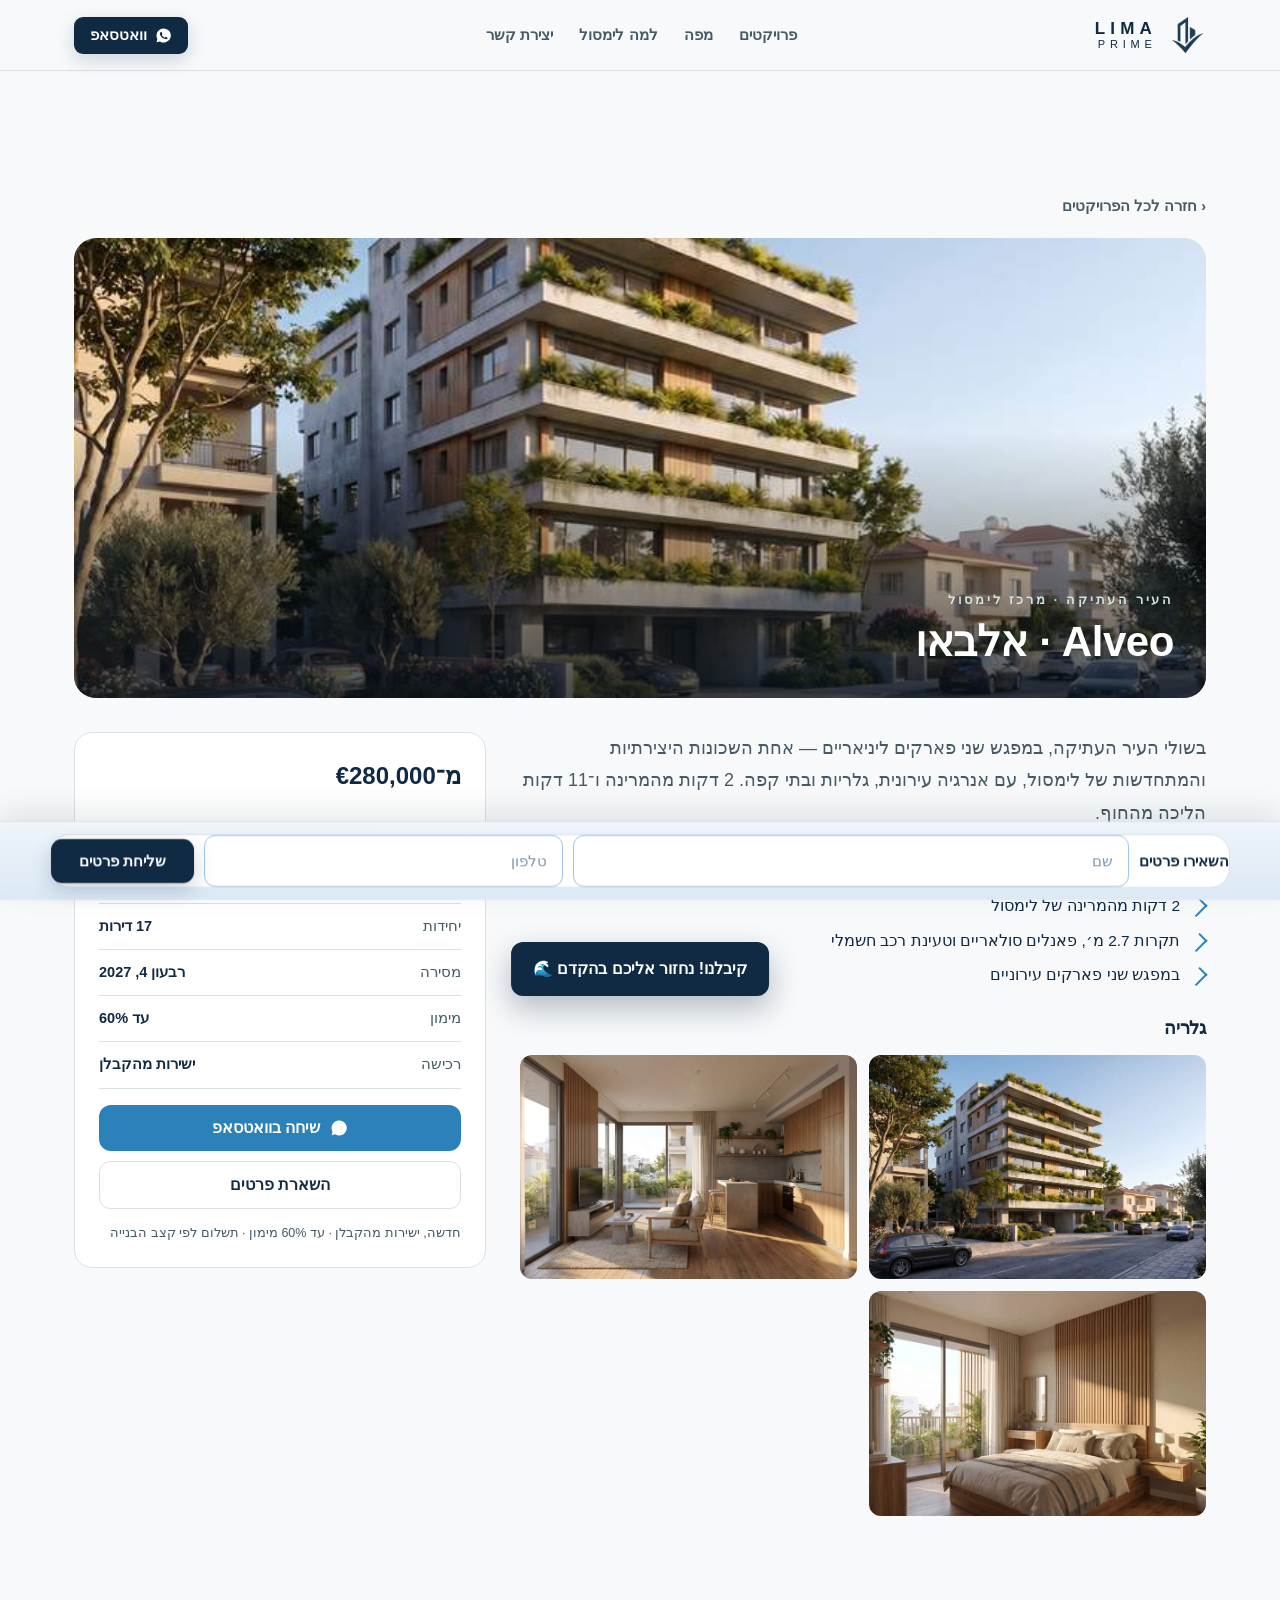
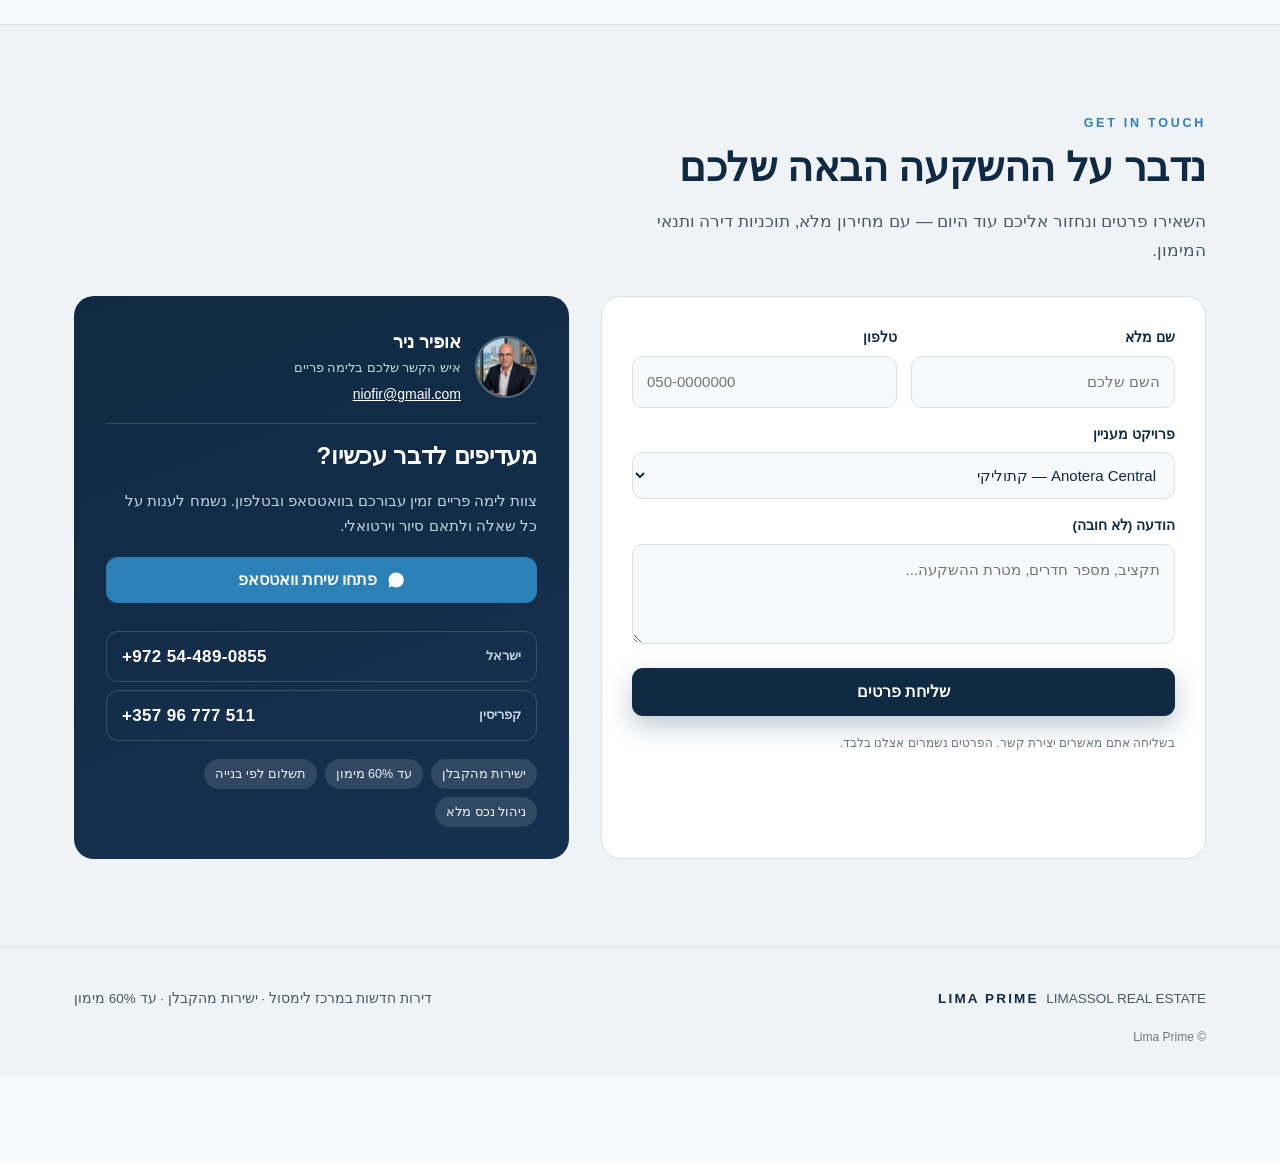
==== projects/alveo/index.html @ 13857cf7 "Map section: cream bg + navy square pins (Figma) Co-Authored-By: Claude Opus 4.8 <noreply@anthropic." ====
<!doctype html>
<html lang="he" dir="rtl">
<head>
<meta charset="utf-8">
<meta name="viewport" content="width=device-width, initial-scale=1">
<meta name="google-site-verification" content="UAgLvy34qBZ3VjbonvDtQ4hzfrrOWzHWhnGqoYVvIDc">
<title>Alveo · אלבאו — העיר העתיקה | לימה פריים</title>
<meta name="description" content="בשולי העיר העתיקה, במפגש שני פארקים ליניאריים — אחת השכונות היצירתיות והמתחדשות של לימסול, עם אנרגיה עירונית, גלריות ובתי קפה. 2 דקות מהמרינה ו־11 דקות הליכה…">
<link rel="canonical" href="https://limaprime.com/projects/alveo/">
<meta name="theme-color" content="#1E3A5F">
<link rel="icon" type="image/png" href="/assets/logo.webp">
<meta property="og:site_name" content="Lima Prime"><meta property="og:locale" content="he_IL">
<meta property="og:type" content="article">
<meta property="og:title" content="Alveo · אלבאו — העיר העתיקה | לימה פריים">
<meta property="og:description" content="בשולי העיר העתיקה, במפגש שני פארקים ליניאריים — אחת השכונות היצירתיות והמתחדשות של לימסול, עם אנרגיה עירונית, גלריות ובתי קפה. 2 דקות מהמרינה ו־11 דקות הליכה…">
<meta property="og:url" content="https://limaprime.com/projects/alveo/">
<meta property="og:image" content="https://limaprime.com/assets/card-alveo.jpg">
<meta property="og:image:width" content="1200"><meta property="og:image:height" content="630">
<meta name="twitter:card" content="summary_large_image">
<meta name="twitter:title" content="Alveo · אלבאו — העיר העתיקה | לימה פריים">
<meta name="twitter:description" content="בשולי העיר העתיקה, במפגש שני פארקים ליניאריים — אחת השכונות היצירתיות והמתחדשות של לימסול, עם אנרגיה עירונית, גלריות ובתי קפה. 2 דקות מהמרינה ו־11 דקות הליכה…">
<meta name="twitter:image" content="https://limaprime.com/assets/card-alveo.jpg">
<link rel="stylesheet" href="/assets/style.css?v=1790489842">
<script type="application/ld+json">{"@context": "https://schema.org", "@type": "Residence", "name": "Alveo · אלבאו", "description": "בשולי העיר העתיקה, במפגש שני פארקים ליניאריים — אחת השכונות היצירתיות והמתחדשות של לימסול, עם אנרגיה עירונית, גלריות ובתי קפה. 2 דקות מהמרינה ו־11 דקות הליכה…", "url": "https://limaprime.com/projects/alveo/", "image": "https://limaprime.com/assets/card-alveo.webp", "address": {"@type": "PostalAddress", "addressLocality": "Limassol", "addressCountry": "CY"}, "offers": {"@type": "Offer", "priceCurrency": "EUR", "price": "280000", "availability": "https://schema.org/InStock", "url": "https://limaprime.com/projects/alveo/"}}</script>
</head>
<body data-project="alveo">
<header>
 <div class="wrap nav">
  <div class="brand" onclick="location.href='/'">
   <img class="mark-img" src="/assets/logo.webp" alt="Lima Prime">
   <div class="wm"><b>LIMA</b><span>PRIME</span></div>
  </div>
  <nav class="menu">
   <a href="/#projects">פרויקטים</a><a href="/#map">מפה</a><a href="/#why">למה לימסול</a><a href="#contact">יצירת קשר</a>
  </nav>
  <button class="wa" onclick="wa()"><svg viewBox="0 0 24 24" fill="currentColor"><path d="M12 2a10 10 0 0 0-8.6 15l-1.3 4.7 4.8-1.3A10 10 0 1 0 12 2Zm5.3 14.1c-.2.6-1.2 1.2-1.7 1.2-.4 0-1 .1-3.2-.9-2.7-1.1-4.4-3.9-4.5-4.1-.1-.2-1.1-1.4-1.1-2.7s.7-1.9.9-2.1c.2-.2.5-.3.7-.3h.5c.2 0 .4 0 .6.5l.8 2c.1.2.1.4 0 .5l-.4.6c-.2.2-.3.4-.1.7.2.3.9 1.4 1.9 2.2 1.3 1.1 2 1.3 2.3 1.1l.7-.7c.2-.2.4-.2.6-.1l1.9.9c.3.2.5.3.6.4.1.3.1.7-.1 1.2Z"/></svg>וואטסאפ</button>
 </div>
</header>
<main>
<section>
 <div class="wrap detail-wrap">
  <a class="back" href="/#projects">‹ חזרה לכל הפרויקטים</a>
  <div class="detail-hero"><img src="/assets/alveo-1.jpg" alt="אלבאו"><div class="ov"><div><div class="eyebrow">העיר העתיקה · מרכז לימסול</div><h2><span class="lat">Alveo</span> · אלבאו</h2></div></div></div>
  <div class="detail-body">
   <div class="detail-main">
    <p class="intro">בשולי העיר העתיקה, במפגש שני פארקים ליניאריים — אחת השכונות היצירתיות והמתחדשות של לימסול, עם אנרגיה עירונית, גלריות ובתי קפה. 2 דקות מהמרינה ו־11 דקות הליכה מהחוף.</p>
    <h4 class="blk">מה מייחד את הפרויקט</h4>
    <ul class="feat"><li>2 דקות מהמרינה של לימסול</li><li>תקרות 2.7 מ׳, פאנלים סולאריים וטעינת רכב חשמלי</li><li>במפגש שני פארקים עירוניים</li></ul>
    <h4 class="blk">גלריה</h4>
    <div class="gallery"><img src="/assets/alveo-1.jpg" alt="אלבאו" loading="lazy"><img src="/assets/alveo-2.jpg" alt="אלבאו" loading="lazy"><img src="/assets/alveo-3.jpg" alt="אלבאו" loading="lazy"></div>
   </div>
   <aside class="detail-side">
    <div class="price-tag">מ־€280,000</div>
    <div class="spec-rows"><div class="row"><span>מיקום</span><b>העיר העתיקה · מרכז לימסול</b></div><div class="row"><span>חדרי שינה</span><b>1–3 חדרי שינה</b></div><div class="row"><span>יחידות</span><b>17 דירות</b></div><div class="row"><span>מסירה</span><b>רבעון 4, 2027</b></div><div class="row"><span>מימון</span><b>עד 60%</b></div><div class="row"><span>רכישה</span><b>ישירות מהקבלן</b></div></div>
    <button class="wa-big" onclick="wa('Alveo')"><svg viewBox="0 0 24 24" width="18" fill="currentColor"><path d="M12 2a10 10 0 0 0-8.6 15l-1.3 4.7 4.8-1.3A10 10 0 1 0 12 2Z"/></svg>שיחה בוואטסאפ</button>
    <button class="btn btn-ghost" style="width:100%;justify-content:center" onclick="goContact()">השארת פרטים</button>
    <p class="sidenote">חדשה, ישירות מהקבלן · עד 60% מימון · תשלום לפי קצב הבנייה</p>
   </aside>
  </div>
 </div>
</section>
</main>
<section id="contact" class="contact">
 <div class="wrap">
  <div class="sec-head"><div class="eyebrow">GET IN TOUCH</div><h2>נדבר על ההשקעה הבאה שלכם</h2>
   <p>השאירו פרטים ונחזור אליכם עוד היום — עם מחירון מלא, תוכניות דירה ותנאי המימון.</p></div>
  <div class="contact-grid">
   <form onsubmit="return submitLead(event)">
    <div class="form-row">
     <div class="field"><label>שם מלא</label><input id="lead-name" name="name" required autocomplete="name" placeholder="השם שלכם"></div>
     <div class="field"><label>טלפון</label><input id="lead-phone" name="tel" required type="tel" inputmode="tel" autocomplete="tel" placeholder="050-0000000"></div>
    </div>
    <div class="field"><label>פרויקט מעניין</label><select id="lead-proj"><option>Anotera Central — קתוליקי</option><option>Alveo — העיר העתיקה</option><option>Caeli — אגיוס אתנסיוס</option><option>Orien — אגיוס אתנסיוס</option><option>Vireo — אקאלי</option><option>Elio — מרכז העיר</option><option>Evora — ג&#x27;רמסויה</option><option>Seya — פנתאה</option><option>Delta — מרכז העיר</option><option>עדיין לא בטוח/ה — רוצה ייעוץ</option></select></div>
    <div class="field"><label>הודעה (לא חובה)</label><textarea id="lead-msg" rows="3" placeholder="תקציב, מספר חדרים, מטרת ההשקעה..."></textarea></div>
    <button class="btn btn-primary" style="width:100%;justify-content:center" type="submit">שליחת פרטים</button>
    <p class="pixnote">בשליחה אתם מאשרים יצירת קשר. הפרטים נשמרים אצלנו בלבד.</p>
   </form>
   <aside class="side-panel">
    <div class="rep">
     <div class="rep-ava"><img src="/assets/ofir.webp" alt="אופיר ניר — לימה פריים"></div>
     <div class="rep-info"><b>אופיר ניר</b><span>איש הקשר שלכם בלימה פריים</span><a class="rep-mail" href="mailto:niofir@gmail.com">niofir@gmail.com</a></div>
    </div>
    <h3>מעדיפים לדבר עכשיו?</h3>
    <p>צוות לימה פריים זמין עבורכם בוואטסאפ ובטלפון. נשמח לענות על כל שאלה ולתאם סיור וירטואלי.</p>
    <button class="wa-big" onclick="wa()"><svg viewBox="0 0 24 24" width="18" fill="currentColor"><path d="M12 2a10 10 0 0 0-8.6 15l-1.3 4.7 4.8-1.3A10 10 0 1 0 12 2Z"/></svg>פתחו שיחת וואטסאפ</button>
    <div class="phones">
     <a class="ph" href="tel:+972544890855"><span class="ph-loc">ישראל</span><span class="ph-num">+972 54-489-0855</span></a>
     <a class="ph" href="tel:+35796777511"><span class="ph-loc">קפריסין</span><span class="ph-num">+357 96 777 511</span></a>
    </div>
    <div class="trust-mini"><span>ישירות מהקבלן</span><span>עד 60% מימון</span><span>תשלום לפי בנייה</span><span>ניהול נכס מלא</span></div>
   </aside>
  </div>
 </div>
</section>
<footer>
 <div class="wrap foot">
  <div class="wm lat" style="direction:ltr"><b style="color:var(--brand-ink);letter-spacing:.16em;font-weight:800">LIMA PRIME</b> &nbsp;<span style="color:var(--muted)">LIMASSOL REAL ESTATE</span></div>
  <div>דירות חדשות במרכז לימסול · ישירות מהקבלן · עד 60% מימון</div>
 </div>
 <div class="wrap pixnote">© Lima Prime</div>
</footer>
<div class="wa-modal" id="waModal" aria-hidden="true" onclick="if(event.target===this)waClose()">
 <div class="wa-box">
  <button class="wa-x" onclick="waClose()" aria-label="סגור">×</button>
  <div class="wa-ic"><svg viewBox="0 0 24 24" fill="currentColor"><path d="M12 2a10 10 0 0 0-8.6 15l-1.3 4.7 4.8-1.3A10 10 0 1 0 12 2Zm5.3 14.1c-.2.6-1.2 1.2-1.7 1.2-.4 0-1 .1-3.2-.9-2.7-1.1-4.4-3.9-4.5-4.1-.1-.2-1.1-1.4-1.1-2.7s.7-1.9.9-2.1c.2-.2.5-.3.7-.3h.5c.2 0 .4 0 .6.5l.8 2c.1.2.1.4 0 .5l-.4.6c-.2.2-.3.4-.1.7.2.3.9 1.4 1.9 2.2 1.3 1.1 2 1.3 2.3 1.1l.7-.7c.2-.2.4-.2.6-.1l1.9.9c.3.2.5.3.6.4.1.3.1.7-.1 1.2Z"/></svg></div>
  <h3>נדבר בוואטסאפ</h3>
  <p>השאירו שם וטלפון ונפתח את השיחה — כדי שנוכל לחזור אליכם גם אם היא תתנתק.</p>
  <form onsubmit="return waSubmit(event)">
   <input id="wa-name" name="name" autocomplete="name" placeholder="שם (לא חובה)">
   <input id="wa-phone" required type="tel" inputmode="tel" autocomplete="tel" placeholder="טלפון">
   <button class="wa-big" type="submit"><svg viewBox="0 0 24 24" width="18" fill="currentColor"><path d="M12 2a10 10 0 0 0-8.6 15l-1.3 4.7 4.8-1.3A10 10 0 1 0 12 2Z"/></svg>פתחו וואטסאפ</button>
  </form>
  <button class="wa-skip" onclick="waSkip()">דלגו ופתחו וואטסאפ ישירות</button>
 </div>
</div>
<div class="toast" id="toast">קיבלנו! נחזור אליכם בהקדם 🌊</div>
<script src="/assets/app.js?v=1790489842" defer></script>
</body>
</html>
---- assets/style.css ----
:root{--ground:#F7F9FA;--surface:#FFFFFF;--surface-2:#EFF3F6;--ink:#102A43;--muted:#455A64;--line:#D9E1E5;--brand:#102A43;--brand-ink:#102A43;--teal:#2C82B8;--teal-2:#20699B;--teal-soft:#D6E8F4;--shadow:16 42 67;--maxw:1180px}
@media (prefers-color-scheme:dark){
 :root{ --ground:#0B1922; --surface:#122534; --surface-2:#0F2029; --ink:#E9F1F1; --muted:#9AB0BA;
  --line:#213A49; --brand-ink:#B9D2E6; --teal:#4FA6D8; --teal-2:#3E8DBE; --teal-soft:#0F2F44; --shadow:0 0 0; }
}
:root[data-theme="light"]{ --ground:#F1F5F8; --surface:#FFFFFF; --surface-2:#E6EEF4; --ink:#152A3D; --muted:#54666F;
  --line:#D6E2EC; --brand-ink:#1E3A5F; --teal:#2C82B8; --teal-soft:#D6E8F4; --shadow:20 41 60;}
:root[data-theme="dark"]{ --ground:#0B1922; --surface:#122534; --surface-2:#0F2029; --ink:#E9F1F1; --muted:#9AB0BA;
  --line:#213A49; --brand-ink:#B9D2E6; --teal:#4FA6D8; --teal-soft:#0F2F44; --shadow:0 0 0;}

*{box-sizing:border-box}
html{direction:rtl;scroll-behavior:smooth}
body{margin:0;background:var(--ground);color:var(--ink);direction:rtl;text-align:right;
 font-family:-apple-system,"Segoe UI","Helvetica Neue",Arial,"Assistant","Heebo",sans-serif;
 line-height:1.6;-webkit-font-smoothing:antialiased;text-rendering:optimizeLegibility}
.wrap{max-width:var(--maxw);margin:0 auto;padding:0 24px}
h1,h2,h3,h4{margin:0;line-height:1.14;font-weight:800;letter-spacing:-.01em;text-wrap:balance}
p{margin:0}
a{color:inherit;text-decoration:none}
img{max-width:100%;display:block}
.lat{direction:ltr;unicode-bidi:isolate}
.eyebrow{font-size:12.5px;font-weight:700;letter-spacing:.22em;color:var(--teal);text-transform:uppercase;direction:ltr;text-align:right}

header{position:sticky;top:0;z-index:50;backdrop-filter:saturate(1.4) blur(10px);
 background:color-mix(in srgb, var(--ground) 82%, transparent);border-bottom:1px solid var(--line)}
.nav{display:flex;align-items:center;justify-content:space-between;gap:20px;height:70px}
.brand{display:flex;align-items:center;gap:12px;cursor:pointer}
.brand .mark-img{height:42px;width:auto;flex:0 0 auto;display:block}
@media(prefers-color-scheme:dark){.brand .mark-img{filter:brightness(1.8) saturate(.85)}}
:root[data-theme="dark"] .brand .mark-img{filter:brightness(1.8) saturate(.85)}
:root[data-theme="light"] .brand .mark-img{filter:none}
.brand .wm{direction:ltr;line-height:1;display:flex;flex-direction:column}
.brand .wm b{font-size:17px;letter-spacing:.30em;font-weight:800;color:var(--brand-ink)}
.brand .wm span{font-size:11px;letter-spacing:.44em;color:var(--brand-ink);font-weight:500;margin-top:2px}
.menu{display:flex;gap:26px;align-items:center}
.menu a{font-size:15px;color:var(--muted);font-weight:600}
.menu a:hover{color:var(--ink)}
.wa{display:inline-flex;align-items:center;gap:8px;background:var(--brand);color:#fff;padding:10px 16px;border-radius:9px;
 font-weight:700;font-size:14.5px;border:0;cursor:pointer;box-shadow:0 6px 18px rgb(var(--shadow)/.18);transition:transform .15s,background .2s}
.wa:hover{background:#1b4067;transform:translateY(-1px)}
.wa svg{width:17px;height:17px}

/* pages */
.page{display:none}
.page.active{display:block}

.hero{position:relative;overflow:hidden}
.hero::after{content:"";position:absolute;left:0;right:0;bottom:-1px;height:180px;z-index:1;background:linear-gradient(180deg,transparent,var(--ground));pointer-events:none}
.hero-photo{position:absolute;inset:0;z-index:0;width:100%;height:100%;object-fit:cover;object-position:center;opacity:1;filter:saturate(1.02)}
.hero-veil{position:absolute;inset:0;z-index:1;background:linear-gradient(to left, color-mix(in srgb,var(--ground) 92%, transparent) 0%, color-mix(in srgb,var(--ground) 60%, transparent) 32%, transparent 64%), linear-gradient(0deg, color-mix(in srgb,var(--ground) 42%, transparent), transparent 58%)}
@media(max-width:700px){.hero-veil{background:linear-gradient(to bottom, color-mix(in srgb,var(--ground) 82%, transparent) 0%, color-mix(in srgb,var(--ground) 45%, transparent) 40%, color-mix(in srgb,var(--ground) 32%, transparent) 68%, color-mix(in srgb,var(--ground) 58%, transparent) 100%)}}
.hero-inner{position:relative;z-index:2;padding-block:96px 118px}
.hero h1{font-size:clamp(34px,5.4vw,62px);color:var(--ink);max-width:16ch}
.hero .lead{margin-top:22px;font-size:clamp(16px,2vw,20px);color:color-mix(in srgb,var(--ink) 62%,var(--muted));max-width:52ch;line-height:1.7}
.hero .cta{margin-top:34px;display:flex;gap:14px;flex-wrap:wrap}
.btn{display:inline-flex;align-items:center;gap:9px;padding:14px 24px;border-radius:11px;font-weight:700;font-size:15.5px;cursor:pointer;border:1px solid transparent;transition:transform .15s,box-shadow .2s,background .2s,border-color .2s}
.btn-primary{background:var(--brand);color:#fff;box-shadow:0 10px 26px rgb(30 58 95/.28)}
.btn-primary:hover{transform:translateY(-2px)}
.btn-ghost{background:transparent;border-color:var(--line);color:var(--ink)}
.btn-ghost:hover{border-color:var(--teal);color:var(--teal)}
.hero .kpis{margin-top:54px;display:flex;gap:40px;flex-wrap:wrap}
.kpi b{display:block;font-size:30px;font-weight:800;color:var(--brand-ink);font-variant-numeric:tabular-nums}
.kpi span{font-size:13.5px;color:var(--muted)}

section{padding:88px 0}
.sec-head{max-width:62ch}
.sec-head h2{font-size:clamp(26px,3.4vw,40px);color:var(--ink);margin-top:12px}
.sec-head p{margin-top:16px;color:var(--muted);font-size:17px;line-height:1.75}

.thesis{background:var(--lp-bg-warm)}
.thesis .grid{display:grid;grid-template-columns:1.15fr .85fr;gap:54px;align-items:start;margin-top:8px}
.thesis .lede{font-size:clamp(19px,2.3vw,25px);line-height:1.55;color:var(--ink);font-weight:600}
.thesis .lede em{font-style:normal;color:var(--teal);font-weight:800}
.thesis .body p{color:var(--muted);font-size:16px;margin-top:16px;line-height:1.75}
.notevac{margin-top:20px;display:inline-flex;align-items:center;gap:9px;background:var(--surface);border:1px solid var(--line);padding:9px 15px;border-radius:999px;font-weight:700;font-size:14px;color:var(--ink)}
.notevac i{width:8px;height:8px;border-radius:50%;background:var(--teal);display:inline-block}
.pillars{display:grid;grid-template-columns:repeat(4,1fr);gap:18px;margin-top:44px}
.pillar{background:var(--surface);border:1px solid var(--line);border-radius:16px;padding:26px 22px}
.pillar .pi{width:30px;height:30px;stroke:var(--teal);fill:none;stroke-linecap:round;stroke-linejoin:round}
.pillar h4{margin-top:16px;font-size:18px;color:var(--ink)}
.pillar p{margin-top:8px;color:var(--muted);font-size:14.5px;line-height:1.6}

.proj-head{display:flex;justify-content:space-between;align-items:flex-end;gap:24px;flex-wrap:wrap}
.tabs{display:flex;gap:8px;background:var(--surface-2);padding:5px;border-radius:12px;border:1px solid var(--line)}
.tab{border:0;background:transparent;color:var(--muted);font-weight:700;font-size:14px;padding:9px 16px;border-radius:9px;cursor:pointer;transition:all .18s}
.tab.active{background:var(--surface);color:var(--ink);box-shadow:0 2px 8px rgb(var(--shadow)/.1)}
.grid-cards{display:grid;grid-template-columns:repeat(3,1fr);gap:22px;margin-top:34px}
.card{background:var(--surface);border:1px solid var(--line);border-radius:18px;overflow:hidden;display:flex;flex-direction:column;transition:transform .2s,box-shadow .25s,border-color .2s}
.card:hover{transform:translateY(-4px);box-shadow:0 18px 40px rgb(var(--shadow)/.14);border-color:var(--teal-soft)}
.card-img{position:relative;aspect-ratio:16/9;overflow:hidden}
.card-img img{width:100%;height:100%;object-fit:cover;transition:transform .5s}
.card:hover .card-img img{transform:scale(1.05)}
.flag{position:absolute;inset-block-start:12px;inset-inline-start:12px;background:var(--brand);color:#fff;font-size:12px;font-weight:700;padding:5px 11px;border-radius:7px}
.price{position:absolute;inset-block-end:12px;inset-inline-end:12px;background:color-mix(in srgb,var(--surface) 90%,transparent);backdrop-filter:blur(4px);color:var(--ink);font-size:13.5px;font-weight:800;padding:6px 12px;border-radius:8px;border:1px solid var(--line)}
.card-body{padding:20px 20px 22px;display:flex;flex-direction:column;flex:1}
.card-top h3{font-size:22px;color:var(--ink);display:flex;align-items:baseline;gap:9px;justify-content:flex-start}
.card-top h3 .he{font-size:14px;color:var(--muted);font-weight:600}
.loc{margin-top:6px;color:var(--teal);font-weight:700;font-size:14.5px}
.beds{margin-top:5px;color:var(--ink);font-size:14px;font-weight:600}
.cmeta{margin-top:6px;color:var(--muted);font-size:14px}
.card-link{margin-top:16px;color:var(--brand-ink);font-weight:700;font-size:14.5px;display:inline-flex;align-items:center;gap:6px}
.card-link .arr{transition:transform .2s;font-size:18px;line-height:1}
.card:hover .card-link .arr{transform:translateX(-4px)}

/* map */
#map{background:var(--lp-bg-warm)}
#map .map-wrap{display:grid;grid-template-columns:1.55fr 1fr;gap:26px;margin-top:32px;align-items:start}
.map-svg{width:100%;height:auto;background:var(--surface);border:1px solid var(--line);border-radius:18px;display:block}
.map-svg .road{fill:none;stroke:var(--line);stroke-width:3}
.map-svg .coast{fill:none;stroke:var(--teal);stroke-width:1.5;opacity:.5}
.map-svg .refring{fill:none;stroke:var(--muted);stroke-width:2;opacity:.7}
.map-svg .refdot{fill:var(--muted)}
.map-lbl{fill:var(--muted);font-size:15px;font-weight:600}
.map-sea{fill:var(--muted);font-size:15px;opacity:.7;letter-spacing:.08em}
.pinInner{transform-box:fill-box;transform-origin:center bottom;transition:transform .18s}
.map-svg a{cursor:pointer}
.map-svg a:hover .pinInner{transform:scale(1.16)}
.map-svg a:focus-visible{outline:2px solid var(--teal);outline-offset:2px}
.map-legend{list-style:none;margin:0;padding:0;display:flex;flex-direction:column;gap:8px}
.map-legend li a{display:flex;align-items:center;gap:12px;padding:11px 14px;border:1px solid var(--line);border-radius:12px;background:var(--surface);transition:border-color .2s,transform .15s}
.map-legend li a:hover{border-color:var(--teal);transform:translateX(-3px)}
.map-legend .num{flex:0 0 auto;width:26px;height:26px;border-radius:50%;background:var(--brand);color:#fff;font-weight:800;font-size:13px;display:flex;align-items:center;justify-content:center;font-variant-numeric:tabular-nums}
.map-legend b{color:var(--ink);font-size:15px}
.map-legend em{color:var(--muted);font-style:normal;font-size:13px;margin-inline-start:auto}
@media(max-width:800px){#map .map-wrap{grid-template-columns:1fr}}

/* finance band */
.finance-band{position:relative;z-index:3;padding:30px 24px 48px}
.finance-band .wrap{max-width:var(--maxw);margin:0 auto;padding:0;display:flex;flex-wrap:wrap;justify-content:center;background:linear-gradient(100deg,var(--brand),#16304f);border-radius:22px;overflow:hidden;box-shadow:0 16px 40px rgb(20 41 60/.16)}
.fb-item{flex:1 1 240px;text-align:center;padding:28px 24px;border-inline-start:1px solid rgba(255,255,255,.12)}
.fb-item:first-child{border-inline-start:0}
.fb-item b{display:block;font-size:21px;font-weight:800;color:#fff;letter-spacing:-.01em}
.fb-item span{display:block;margin-top:5px;font-size:14px;color:#c4d4e2}
@media(max-width:640px){.fb-item{flex-basis:100%;border-inline-start:0;border-top:1px solid rgba(255,255,255,.14);padding:18px}.fb-item:first-child{border-top:0}}

/* detail */
.detail-wrap{padding-top:34px;padding-bottom:20px}
.back{display:inline-flex;align-items:center;gap:6px;color:var(--muted);font-weight:700;font-size:14.5px;margin-bottom:20px}
.back:hover{color:var(--teal)}
.detail-hero{position:relative;border-radius:22px;overflow:hidden;aspect-ratio:16/6.5}
.detail-hero img{width:100%;height:100%;object-fit:cover}
.detail-hero .ov{position:absolute;inset:0;background:linear-gradient(180deg,transparent 42%,rgb(10 20 30/.74));display:flex;align-items:flex-end;padding:32px}
.detail-hero .ov .eyebrow{color:#cfe6e2}
.detail-hero .ov h2{color:#fff;font-size:clamp(26px,3.4vw,42px);margin-top:8px}
.detail-body{display:grid;grid-template-columns:1.5fr .9fr;gap:34px;margin-top:34px}
.intro{font-size:18px;line-height:1.8;color:var(--muted)}
h4.blk{margin-top:30px;font-size:18px;color:var(--ink)}
.feat{margin:14px 0 0;padding:0;list-style:none;display:flex;flex-direction:column;gap:10px}
.feat li{position:relative;padding-inline-start:26px;color:var(--ink);font-size:15.5px}
.feat li::before{content:"";position:absolute;inset-inline-start:0;top:8px;width:14px;height:9px;border-inline-start:2px solid var(--teal);border-bottom:2px solid var(--teal);transform:rotate(-45deg)}
.gallery{display:grid;grid-template-columns:repeat(2,1fr);gap:12px;margin-top:16px}
.gallery img{width:100%;aspect-ratio:3/2;object-fit:cover;border-radius:12px}
.detail-side{align-self:start;position:sticky;top:90px;background:var(--surface);border:1px solid var(--line);border-radius:18px;padding:24px}
.price-tag{font-size:24px;font-weight:800;color:var(--brand-ink)}
.spec-rows{margin:16px 0}
.spec-rows .row{display:flex;justify-content:space-between;padding:11px 0;border-bottom:1px solid var(--line);font-size:14.5px}
.spec-rows .row span{color:var(--muted)} .spec-rows .row b{color:var(--ink)}
.wa-big{display:inline-flex;align-items:center;justify-content:center;gap:10px;width:100%;background:var(--teal);color:#fff;padding:14px;border-radius:12px;font-weight:800;font-size:15.5px;cursor:pointer;border:0;transition:background .2s,transform .15s;margin-bottom:10px}
.wa-big:hover{background:var(--teal-2);transform:translateY(-1px)}
.sidenote{margin-top:14px;font-size:12.5px;color:var(--muted);line-height:1.6}

/* contact */
.contact{background:var(--surface-2);border-top:1px solid var(--line)}
.contact-grid{display:grid;grid-template-columns:1.1fr .9fr;gap:32px;margin-top:30px}
form{background:var(--surface);border:1px solid var(--line);border-radius:20px;padding:30px}
.field{margin-bottom:16px}
.field label{display:block;font-size:13.5px;font-weight:700;color:var(--ink);margin-bottom:7px}
.field input,.field select,.field textarea{width:100%;padding:13px 14px;border:1px solid var(--line);border-radius:11px;background:var(--ground);color:var(--ink);font:inherit;font-size:15px}
.field input:focus,.field select:focus,.field textarea:focus{outline:2px solid var(--teal);outline-offset:1px;border-color:transparent}
.form-row{display:grid;grid-template-columns:1fr 1fr;gap:14px}
.side-panel{background:linear-gradient(160deg,var(--brand),#16304f);border-radius:20px;padding:32px;color:#eaf2f7;display:flex;flex-direction:column;gap:18px}
.side-panel h3{color:#fff;font-size:24px}
.side-panel p{color:#c4d4e2;font-size:15px;line-height:1.7}
.side-panel .phones{display:flex;flex-direction:column;gap:8px}
.side-panel .ph{display:flex;align-items:center;justify-content:space-between;gap:10px;padding:11px 15px;border:1px solid rgba(255,255,255,.16);border-radius:12px;color:#fff;transition:background .2s,border-color .2s}
.side-panel .ph:hover{background:rgba(255,255,255,.08);border-color:rgba(255,255,255,.32)}
.side-panel .ph-loc{font-size:13px;color:#c4d4e2;font-weight:600}
.side-panel .ph-num{font-size:17px;font-weight:800;direction:ltr;letter-spacing:.02em}
.side-panel .rep{display:flex;align-items:center;gap:14px;padding-bottom:18px;border-bottom:1px solid rgba(255,255,255,.14)}
.side-panel .rep-ava{width:62px;height:62px;border-radius:50%;overflow:hidden;flex:0 0 auto;border:2px solid rgba(255,255,255,.28)}
.side-panel .rep-ava img{width:100%;height:100%;object-fit:cover;display:block}
.side-panel .rep-info{display:flex;flex-direction:column;gap:1px}
.side-panel .rep-info b{color:#fff;font-size:18px}
.side-panel .rep-info span{color:#c4d4e2;font-size:13px}
.side-panel .rep-mail{color:#fff;font-size:14px;text-decoration:underline;direction:ltr;margin-top:3px;width:fit-content}
.side-panel .rep-mail:hover{color:#dbe7f2}
.trust-mini{display:flex;gap:8px;flex-wrap:wrap}
.trust-mini span{font-size:12.5px;background:rgb(255 255 255/.12);padding:5px 11px;border-radius:999px}

footer{background:var(--surface-2);border-top:1px solid var(--line);padding:40px 0 30px;color:var(--muted);font-size:13.5px}
.foot{display:flex;justify-content:space-between;gap:20px;flex-wrap:wrap;align-items:center}
.pixnote{margin-top:18px;font-size:12px;color:var(--muted);opacity:.8}

.reveal{opacity:0;transform:translateY(16px);transition:opacity .6s ease,transform .6s ease}
.reveal.in{opacity:1;transform:none}
@media (prefers-reduced-motion:reduce){.reveal{opacity:1;transform:none;transition:none}html{scroll-behavior:auto}}
.toast{position:fixed;inset-block-end:24px;inset-inline-start:50%;transform:translateX(50%) translateY(120px);background:var(--brand);color:#fff;padding:14px 22px;border-radius:12px;font-weight:700;box-shadow:0 12px 30px rgb(20 41 60/.3);z-index:100;transition:transform .4s}
.toast.show{transform:translateX(50%) translateY(0)}
.wa-modal{position:fixed;inset:0;z-index:200;display:none;align-items:center;justify-content:center;padding:20px;background:rgb(10 20 30/.55);backdrop-filter:blur(3px)}
.wa-modal.show{display:flex}
.wa-box{position:relative;background:var(--surface);border:1px solid var(--line);border-radius:20px;max-width:400px;width:100%;padding:34px 28px 28px;text-align:center;box-shadow:0 24px 60px rgb(10 20 30/.35)}
.wa-x{position:absolute;top:10px;inset-inline-end:14px;background:none;border:0;font-size:26px;line-height:1;color:var(--muted);cursor:pointer}
.wa-ic{width:54px;height:54px;border-radius:50%;background:var(--teal-soft);display:flex;align-items:center;justify-content:center;margin:0 auto 14px;color:var(--teal)}
.wa-ic svg{width:26px;height:26px}
.wa-box h3{font-size:22px;color:var(--ink)}
.wa-box p{margin-top:8px;color:var(--muted);font-size:14.5px;line-height:1.6}
.wa-box form{margin-top:18px;display:flex;flex-direction:column;gap:10px}
.wa-box input{padding:13px 14px;border:1px solid var(--line);border-radius:11px;background:var(--ground);color:var(--ink);font:inherit;font-size:15px;text-align:right}
.wa-box input:focus{outline:2px solid var(--teal);outline-offset:1px;border-color:transparent}
.wa-skip{margin-top:12px;background:none;border:0;color:var(--muted);font-size:13.5px;cursor:pointer;text-decoration:underline}
.wa-skip:hover{color:var(--ink)}

@media(max-width:900px){
 .thesis .grid,.contact-grid,.detail-body{grid-template-columns:1fr}
 .pillars{grid-template-columns:repeat(2,1fr)} .grid-cards{grid-template-columns:repeat(2,1fr)}
 .detail-side{position:static} .menu{display:none}
}
@media(max-width:600px){
 .grid-cards{grid-template-columns:1fr}.pillars{grid-template-columns:1fr}.form-row{grid-template-columns:1fr}
 .hero-inner{padding-block:66px 84px}.gallery{grid-template-columns:1fr}
 .hero .wrap{padding-inline:30px}
}

/* ---- polish pass: Emil Kowalski + ui-ux-pro-max ---- */
:root{--ease-out:cubic-bezier(.23,1,.32,1);--ease-io:cubic-bezier(.77,0,.175,1)}
/* sticky-header offset so anchored sections aren't hidden */
section[id],[id^="p-"]{scroll-margin-top:88px}
/* consistent easing on interactive transitions */
.btn,.wa,.wa-big,.tab,.card,.card-img img,.map-legend li a,.pinInner,.detail-side .btn-ghost{transition-timing-function:var(--ease-out)}
/* press feedback — instant, subtle */
.btn:active,.wa:active,.wa-big:active{transform:scale(.97)}
.tab:active{transform:scale(.96)}
.card:active{transform:translateY(-2px) scale(.995)}
/* unified keyboard focus (accessibility) */
a:focus-visible,button:focus-visible,.card:focus-visible,select:focus-visible,input:focus-visible,textarea:focus-visible{outline:2px solid var(--teal);outline-offset:2px}
/* tabular figures so prices/specs don't jitter */
.price,.price-tag,.spec-rows .row b,.cmeta,.kpi b{font-variant-numeric:tabular-nums}
/* avoid sticky hover states on touch devices */
@media(hover:none){
 .card:hover{transform:none;box-shadow:none;border-color:var(--line)}
 .card:hover .card-img img{transform:none}
 .btn-primary:hover,.btn-ghost:hover,.wa:hover,.wa-big:hover{transform:none}
 .map-legend li a:hover{transform:none}
}

/* ===== floating bottom lead bar ===== */
.lead-bar{position:fixed;inset-inline:0;inset-block-end:0;z-index:90;background:linear-gradient(180deg,#EEF5FB,#DCE9F5);border-block-start:1px solid var(--line);box-shadow:0 -10px 30px rgb(20 41 60/.10);padding:12px 16px calc(12px + env(safe-area-inset-bottom));transform:translateY(130%);transition:transform .45s var(--ease-out);will-change:transform}
.lead-bar.in{transform:translateY(0)}
.lead-bar form{max-width:var(--maxw);margin:0 auto;padding:0;display:flex;align-items:center;gap:10px}
.lead-bar .lb-title{font-weight:800;color:var(--brand);font-size:15px;white-space:nowrap;flex:0 0 auto}
.lead-bar input{padding:13px 15px;border:1px solid #9FC3E8;border-radius:11px;font:inherit;font-size:15px;background:#fff;color:var(--ink);text-align:right;-webkit-appearance:none;min-width:0;transition:border-color .18s ease,box-shadow .18s ease}
.lead-bar input::placeholder{color:#7C96B0}
.lead-bar input:focus{outline:none;border-color:var(--teal);box-shadow:0 0 0 3px rgb(79 166 216/.18)}
.lead-bar .lb-name{flex:1.6 1 0}
.lead-bar .lb-phone{flex:1 1 0}
.lead-bar .lb-submit{flex:0 0 auto;background:var(--brand);color:#fff;border:0;padding:13px 28px;border-radius:11px;font-weight:800;font-size:15px;cursor:pointer;white-space:nowrap;box-shadow:0 8px 20px rgb(30 58 95/.22);transition:transform .16s var(--ease-out),box-shadow .2s ease,background .2s ease}
.lead-bar .lb-submit:active{transform:scale(.97)}
.lead-bar .lb-submit:disabled{opacity:.6;cursor:default;box-shadow:none}
@media(hover:hover) and (pointer:fine){.lead-bar .lb-submit:hover{transform:translateY(-1px);box-shadow:0 12px 26px rgb(30 58 95/.30)}}
body.has-lead-bar{padding-block-end:84px}
@media(max-width:600px){
 .lead-bar{padding:10px 14px calc(10px + env(safe-area-inset-bottom))}
 .lead-bar .lb-title{display:none}
 .lead-bar form{flex-wrap:wrap;gap:8px}
 .lead-bar .lb-name,.lead-bar .lb-phone,.lead-bar .lb-submit{flex:1 0 100%;max-width:100%}
 .lead-bar .lb-submit{padding:14px}
 body.has-lead-bar{padding-block-end:188px}
}
@media(prefers-reduced-motion:reduce){
 .lead-bar{transition:opacity .3s ease;transform:none;opacity:0}
 .lead-bar.in{opacity:1;transform:none}
 .lead-bar .lb-submit:active{transform:none}
}

/* ===== premium project cards ===== */
:root{
 --lp-text-primary:#102a43;--lp-text-secondary:#455a64;--lp-text-accent:#2c82b8;
 --lp-bg-page:#f7f9fa;--lp-bg-surface:#ffffff;--lp-bg-brand:#102a43;--lp-bg-warm:#f7f1e7;
 --lp-border:#d9e1e5;--lp-border-warm:#efe2cf;
}
.card{background:var(--lp-bg-surface);border:1px solid var(--lp-border);border-radius:24px;overflow:hidden;display:flex;flex-direction:column;box-shadow:0 12px 36px rgba(16,42,67,.10);transition:transform .25s var(--ease-out),box-shadow .25s}
@media(hover:hover){.card:hover{transform:translateY(-5px);box-shadow:0 22px 48px rgba(16,42,67,.16)}}
.card-img{position:relative;aspect-ratio:1.52;overflow:hidden}
.card-img img{width:100%;height:100%;object-fit:cover;display:block;transition:transform .6s var(--ease-out)}
@media(hover:hover){.card:hover .card-img img{transform:scale(1.05)}}
.card-body{padding:24px;display:flex;flex-direction:column;align-items:flex-start}
.card-loc{color:var(--lp-text-accent);font-weight:800;font-size:12px;letter-spacing:1.3px;line-height:1.25}
.card-title{color:var(--lp-text-primary);font-weight:700;font-size:23px;margin-top:10px;line-height:1.15}
.card-price{color:var(--lp-text-primary);font-weight:700;font-size:20px;margin-top:12px;line-height:1.2;font-variant-numeric:tabular-nums}
.card-price .pf{font-size:13px;font-weight:600}
.card-price--txt{font-size:16px}
.card-specs{color:var(--lp-text-secondary);font-weight:400;font-size:14px;line-height:22.4px;margin-top:12px}


/* ===== why-limassol (Figma) ===== */
.thesis .why-grid{display:grid;grid-template-columns:1fr 436px;gap:48px;align-items:center}
.why-text{text-align:right}
.why-box{background:var(--lp-bg-surface);border:1px solid var(--lp-border-warm);border-radius:32px;padding:42px;box-shadow:0 12px 18px rgb(16 42 67/.10);text-align:right}
.why-box-lead{color:var(--lp-text-secondary);font-size:18px;line-height:1.8;font-weight:400}
.why-chip{display:inline-flex;align-items:center;gap:8px;background:var(--lp-bg-page);border-radius:999px;padding:10px 16px;margin-top:24px;color:var(--lp-text-primary);font-weight:700;font-size:14px;white-space:nowrap}
.why-chip i{width:8px;height:8px;border-radius:4px;background:var(--lp-text-accent);flex:0 0 auto}
@media(max-width:820px){.thesis .why-grid{grid-template-columns:1fr;gap:24px}.why-chip{white-space:normal}}
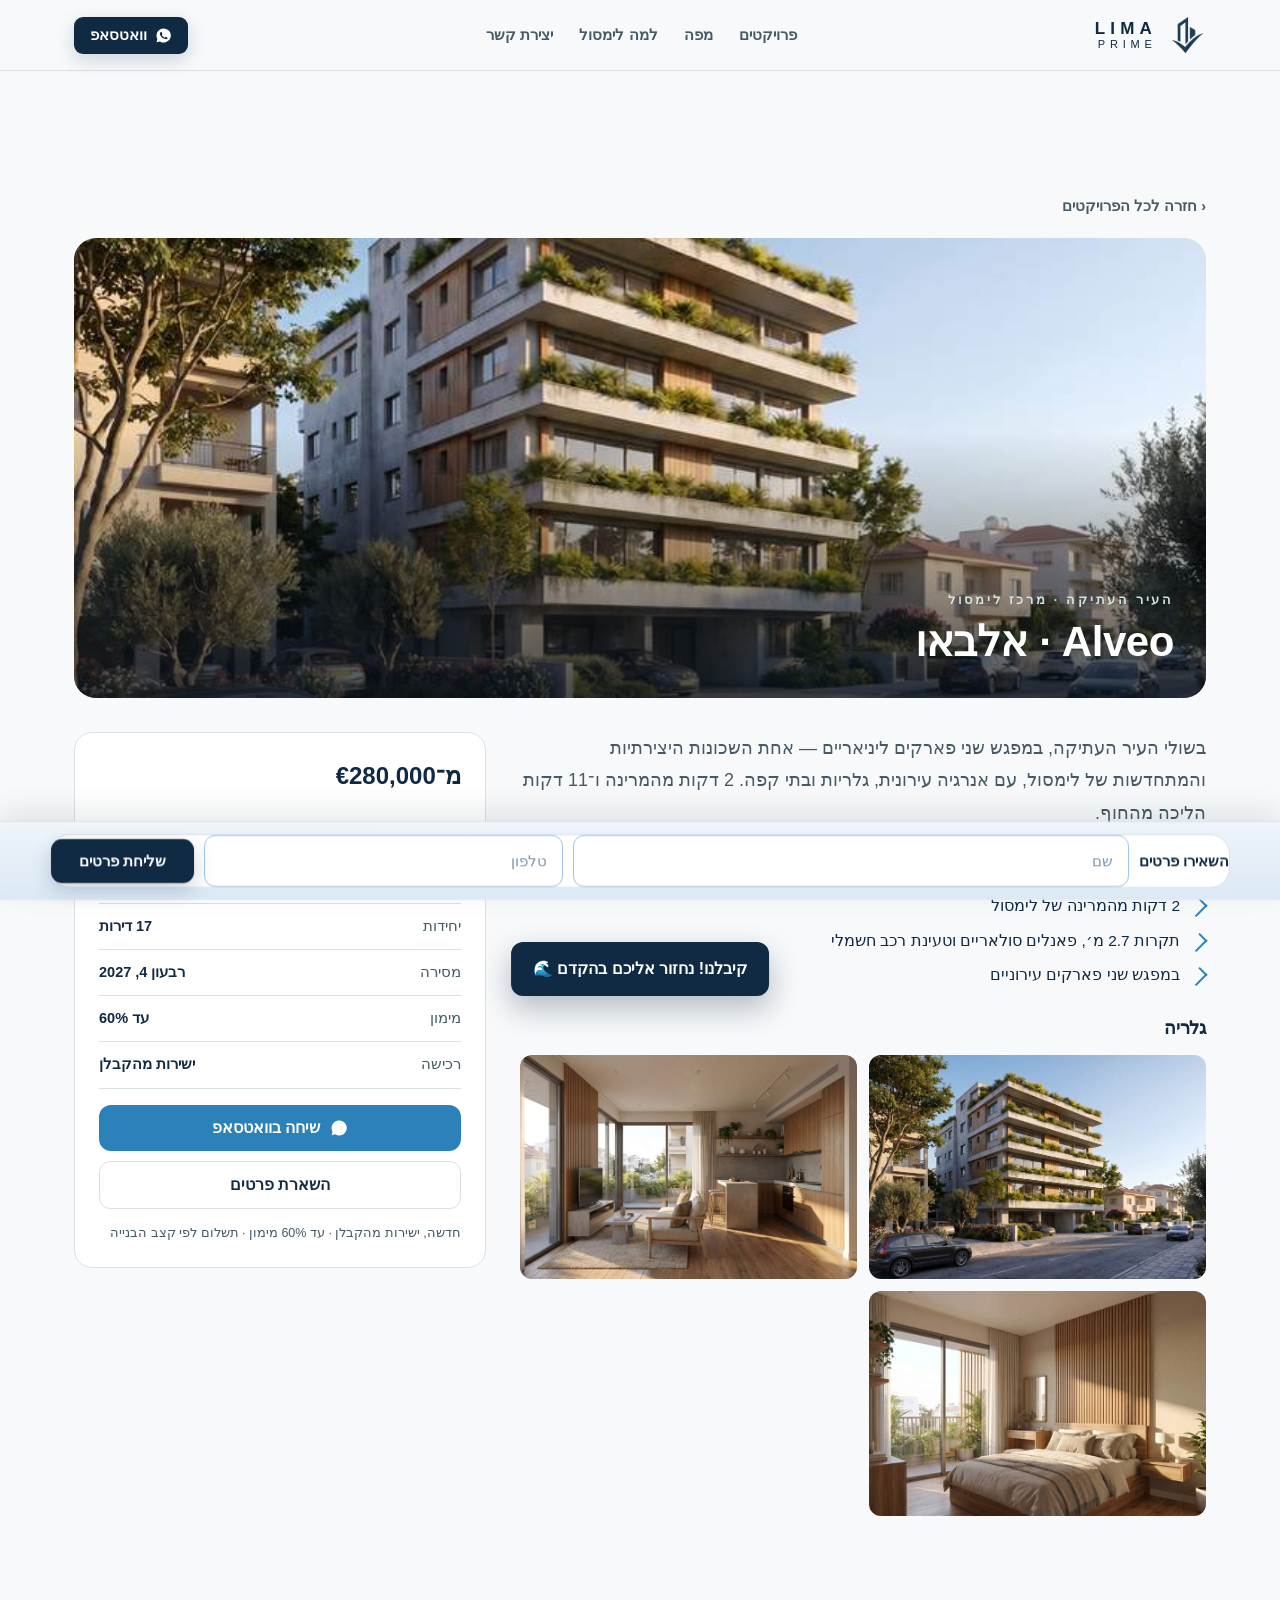
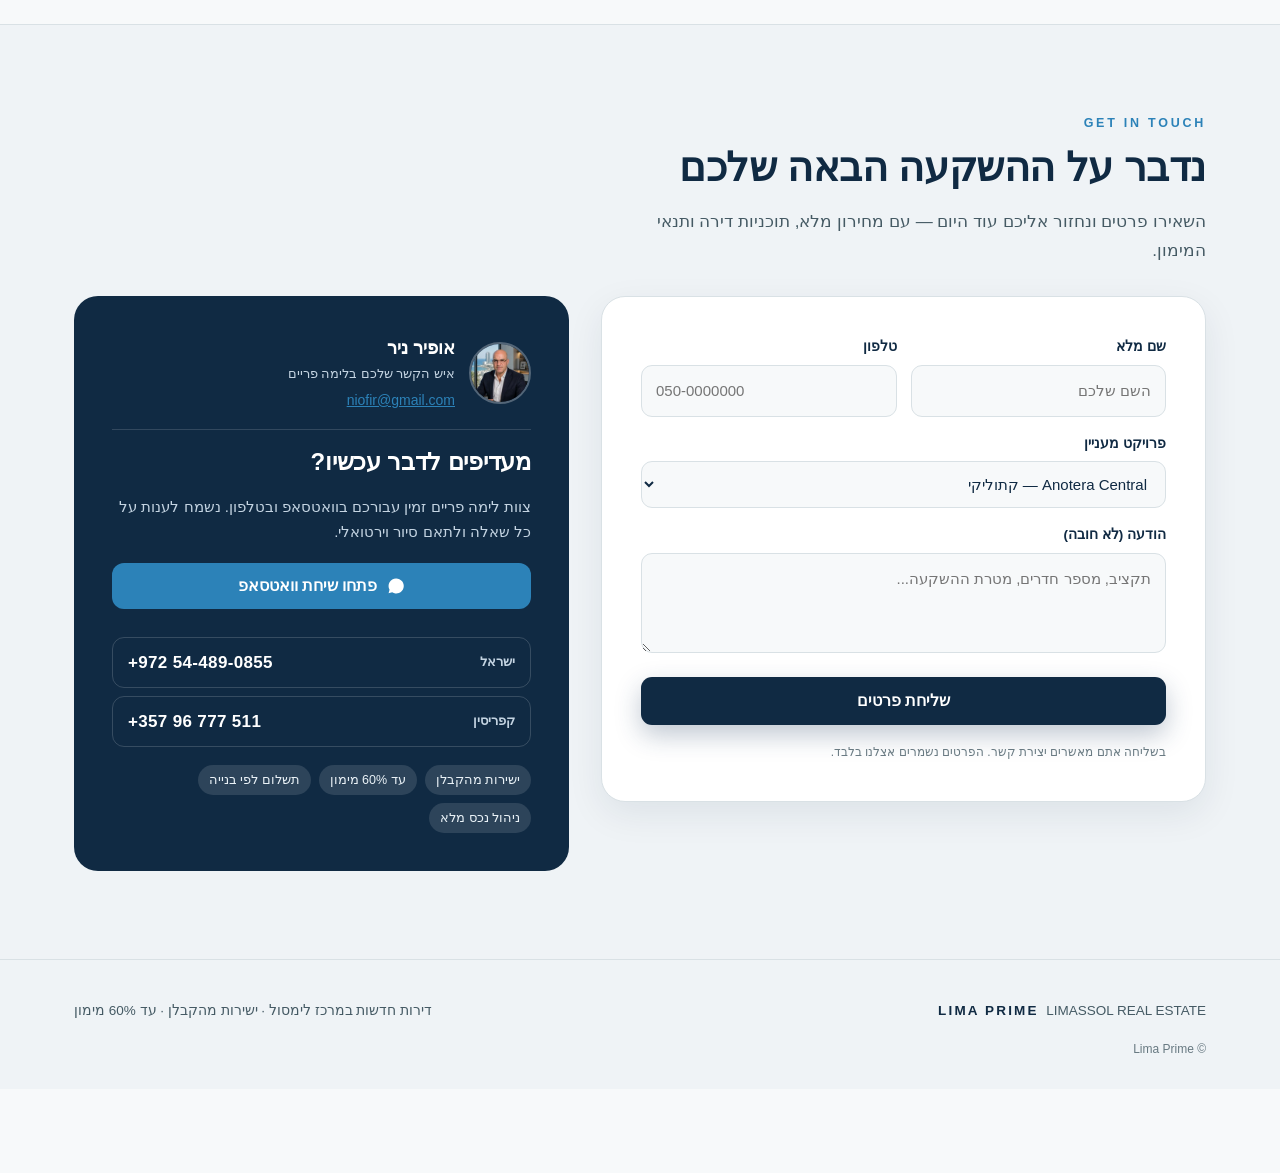
==== commit 87e5bb8d: "Contact section: white form card, solid navy sidebar, teal email (Figma) Co-Authored-By: Claude Opus" ====
--- a/projects/alveo/index.html
+++ b/projects/alveo/index.html
@@ -20,7 +20,7 @@
 <meta name="twitter:title" content="Alveo · אלבאו — העיר העתיקה | לימה פריים">
 <meta name="twitter:description" content="בשולי העיר העתיקה, במפגש שני פארקים ליניאריים — אחת השכונות היצירתיות והמתחדשות של לימסול, עם אנרגיה עירונית, גלריות ובתי קפה. 2 דקות מהמרינה ו־11 דקות הליכה…">
 <meta name="twitter:image" content="https://limaprime.com/assets/card-alveo.jpg">
-<link rel="stylesheet" href="/assets/style.css?v=1790489842">
+<link rel="stylesheet" href="/assets/style.css?v=1790490211">
 <script type="application/ld+json">{"@context": "https://schema.org", "@type": "Residence", "name": "Alveo · אלבאו", "description": "בשולי העיר העתיקה, במפגש שני פארקים ליניאריים — אחת השכונות היצירתיות והמתחדשות של לימסול, עם אנרגיה עירונית, גלריות ובתי קפה. 2 דקות מהמרינה ו־11 דקות הליכה…", "url": "https://limaprime.com/projects/alveo/", "image": "https://limaprime.com/assets/card-alveo.webp", "address": {"@type": "PostalAddress", "addressLocality": "Limassol", "addressCountry": "CY"}, "offers": {"@type": "Offer", "priceCurrency": "EUR", "price": "280000", "availability": "https://schema.org/InStock", "url": "https://limaprime.com/projects/alveo/"}}</script>
 </head>
 <body data-project="alveo">
@@ -114,6 +114,6 @@
  </div>
 </div>
 <div class="toast" id="toast">קיבלנו! נחזור אליכם בהקדם 🌊</div>
-<script src="/assets/app.js?v=1790489842" defer></script>
+<script src="/assets/app.js?v=1790490211" defer></script>
 </body>
 </html>
--- a/assets/style.css
+++ b/assets/style.css
@@ -162,6 +162,7 @@
 
 /* contact */
 .contact{background:var(--surface-2);border-top:1px solid var(--line)}
+.contact form{background:var(--lp-bg-surface);border:1px solid var(--lp-border);border-radius:24px;padding:39px;box-shadow:0 12px 36px rgb(16 42 67/.08);align-self:start}
 .contact-grid{display:grid;grid-template-columns:1.1fr .9fr;gap:32px;margin-top:30px}
 form{background:var(--surface);border:1px solid var(--line);border-radius:20px;padding:30px}
 .field{margin-bottom:16px}
@@ -169,7 +170,7 @@
 .field input,.field select,.field textarea{width:100%;padding:13px 14px;border:1px solid var(--line);border-radius:11px;background:var(--ground);color:var(--ink);font:inherit;font-size:15px}
 .field input:focus,.field select:focus,.field textarea:focus{outline:2px solid var(--teal);outline-offset:1px;border-color:transparent}
 .form-row{display:grid;grid-template-columns:1fr 1fr;gap:14px}
-.side-panel{background:linear-gradient(160deg,var(--brand),#16304f);border-radius:20px;padding:32px;color:#eaf2f7;display:flex;flex-direction:column;gap:18px}
+.side-panel{background:var(--brand);border-radius:24px;padding:38px;color:#eaf2f7;display:flex;flex-direction:column;gap:18px}
 .side-panel h3{color:#fff;font-size:24px}
 .side-panel p{color:#c4d4e2;font-size:15px;line-height:1.7}
 .side-panel .phones{display:flex;flex-direction:column;gap:8px}
@@ -183,7 +184,7 @@
 .side-panel .rep-info{display:flex;flex-direction:column;gap:1px}
 .side-panel .rep-info b{color:#fff;font-size:18px}
 .side-panel .rep-info span{color:#c4d4e2;font-size:13px}
-.side-panel .rep-mail{color:#fff;font-size:14px;text-decoration:underline;direction:ltr;margin-top:3px;width:fit-content}
+.side-panel .rep-mail{color:var(--teal);font-size:14px;text-decoration:underline;direction:ltr;margin-top:3px;width:fit-content}
 .side-panel .rep-mail:hover{color:#dbe7f2}
 .trust-mini{display:flex;gap:8px;flex-wrap:wrap}
 .trust-mini span{font-size:12.5px;background:rgb(255 255 255/.12);padding:5px 11px;border-radius:999px}
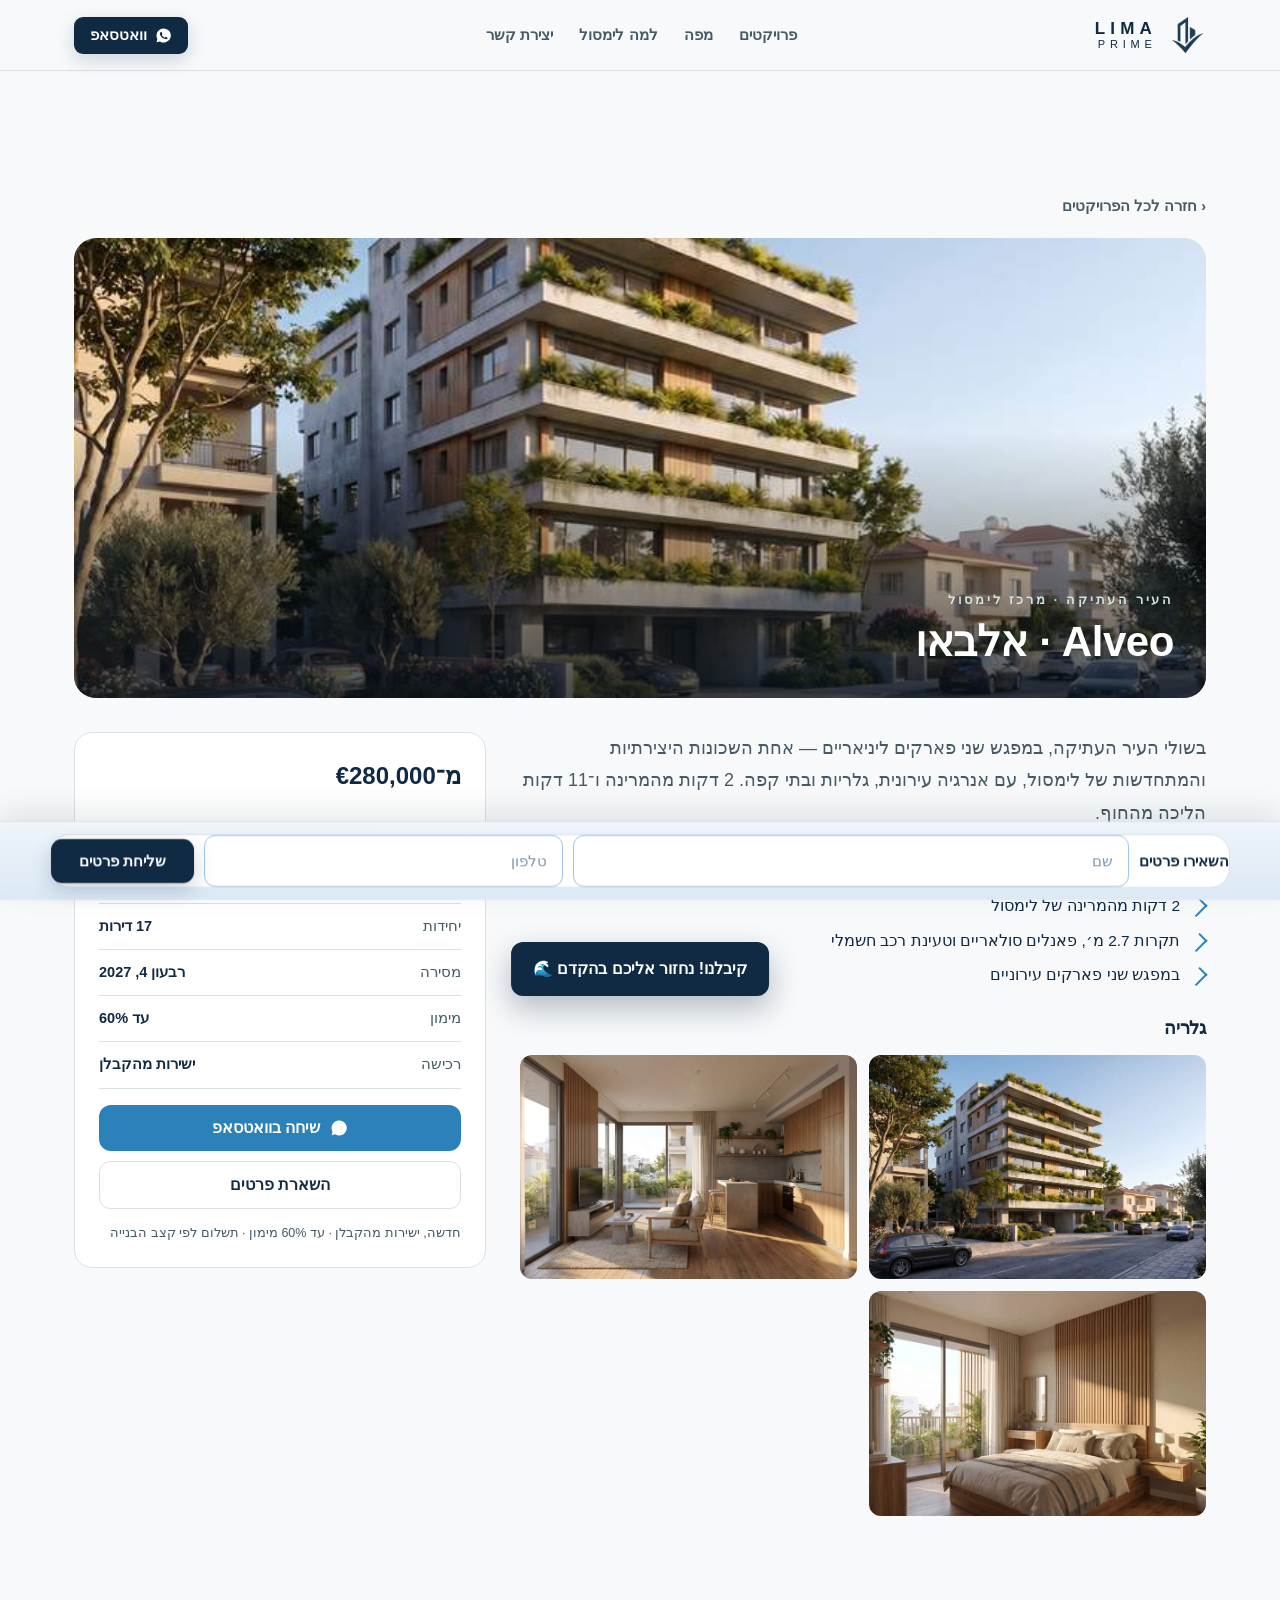
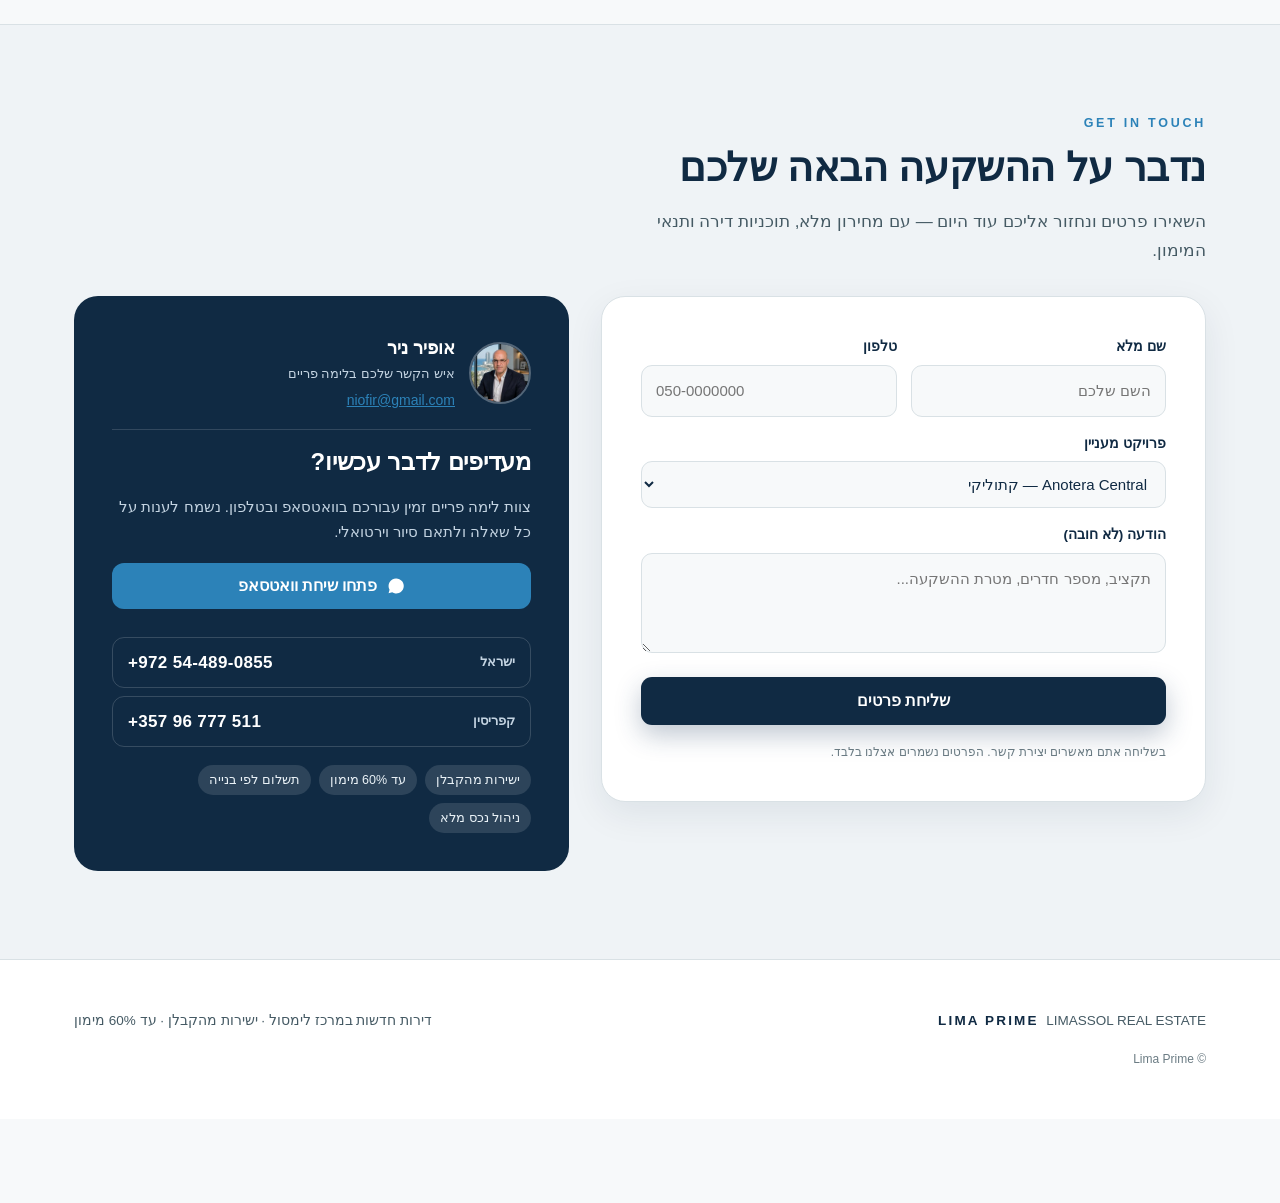
==== commit 94e255fa: "Footer: white bg, padding 50, single navy brand line (Figma) Co-Authored-By: Claude Opus 4.8 <norepl" ====
--- a/projects/alveo/index.html
+++ b/projects/alveo/index.html
@@ -20,7 +20,7 @@
 <meta name="twitter:title" content="Alveo · אלבאו — העיר העתיקה | לימה פריים">
 <meta name="twitter:description" content="בשולי העיר העתיקה, במפגש שני פארקים ליניאריים — אחת השכונות היצירתיות והמתחדשות של לימסול, עם אנרגיה עירונית, גלריות ובתי קפה. 2 דקות מהמרינה ו־11 דקות הליכה…">
 <meta name="twitter:image" content="https://limaprime.com/assets/card-alveo.jpg">
-<link rel="stylesheet" href="/assets/style.css?v=1790490211">
+<link rel="stylesheet" href="/assets/style.css?v=1790490974">
 <script type="application/ld+json">{"@context": "https://schema.org", "@type": "Residence", "name": "Alveo · אלבאו", "description": "בשולי העיר העתיקה, במפגש שני פארקים ליניאריים — אחת השכונות היצירתיות והמתחדשות של לימסול, עם אנרגיה עירונית, גלריות ובתי קפה. 2 דקות מהמרינה ו־11 דקות הליכה…", "url": "https://limaprime.com/projects/alveo/", "image": "https://limaprime.com/assets/card-alveo.webp", "address": {"@type": "PostalAddress", "addressLocality": "Limassol", "addressCountry": "CY"}, "offers": {"@type": "Offer", "priceCurrency": "EUR", "price": "280000", "availability": "https://schema.org/InStock", "url": "https://limaprime.com/projects/alveo/"}}</script>
 </head>
 <body data-project="alveo">
@@ -114,6 +114,6 @@
  </div>
 </div>
 <div class="toast" id="toast">קיבלנו! נחזור אליכם בהקדם 🌊</div>
-<script src="/assets/app.js?v=1790490211" defer></script>
+<script src="/assets/app.js?v=1790490974" defer></script>
 </body>
 </html>
--- a/assets/style.css
+++ b/assets/style.css
@@ -189,7 +189,7 @@
 .trust-mini{display:flex;gap:8px;flex-wrap:wrap}
 .trust-mini span{font-size:12.5px;background:rgb(255 255 255/.12);padding:5px 11px;border-radius:999px}
 
-footer{background:var(--surface-2);border-top:1px solid var(--line);padding:40px 0 30px;color:var(--muted);font-size:13.5px}
+footer{background:var(--lp-bg-surface);border-top:1px solid var(--line);padding:50px 0;color:var(--muted);font-size:13.5px}
 .foot{display:flex;justify-content:space-between;gap:20px;flex-wrap:wrap;align-items:center}
 .pixnote{margin-top:18px;font-size:12px;color:var(--muted);opacity:.8}
 
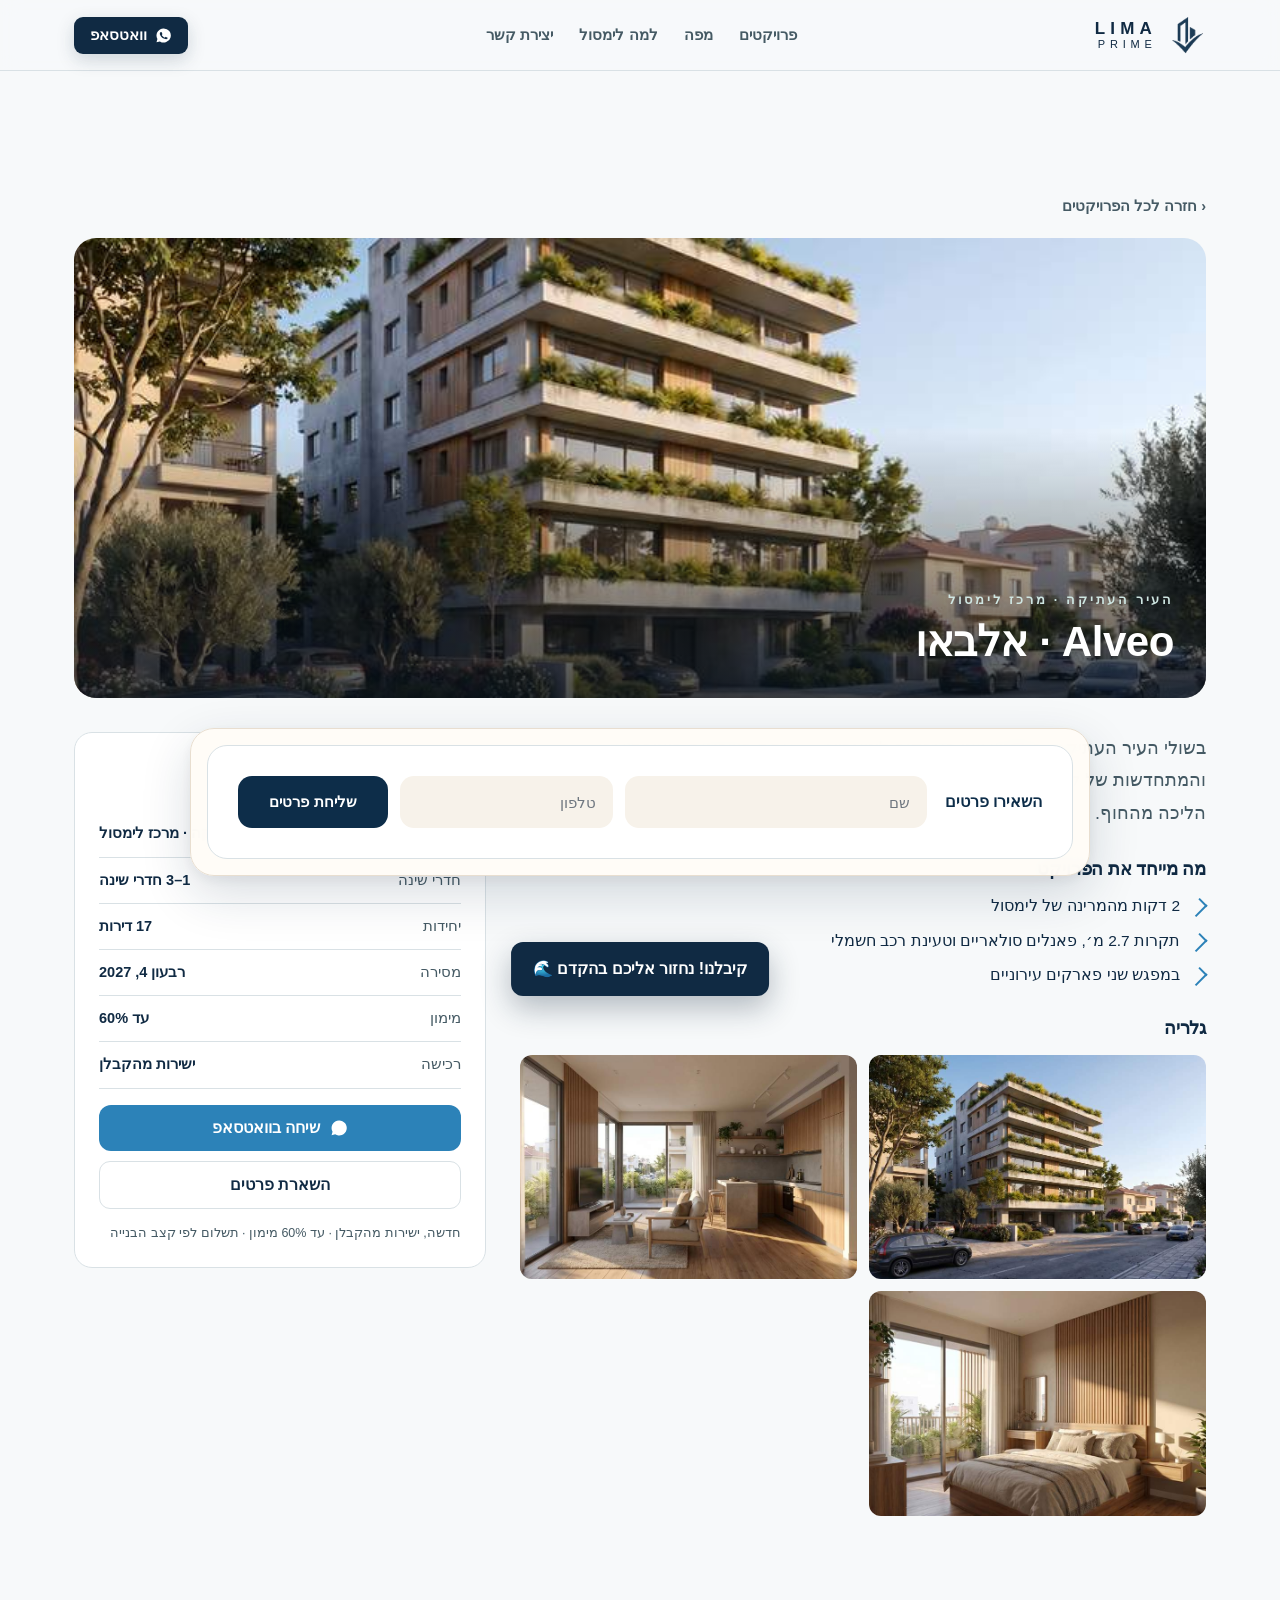
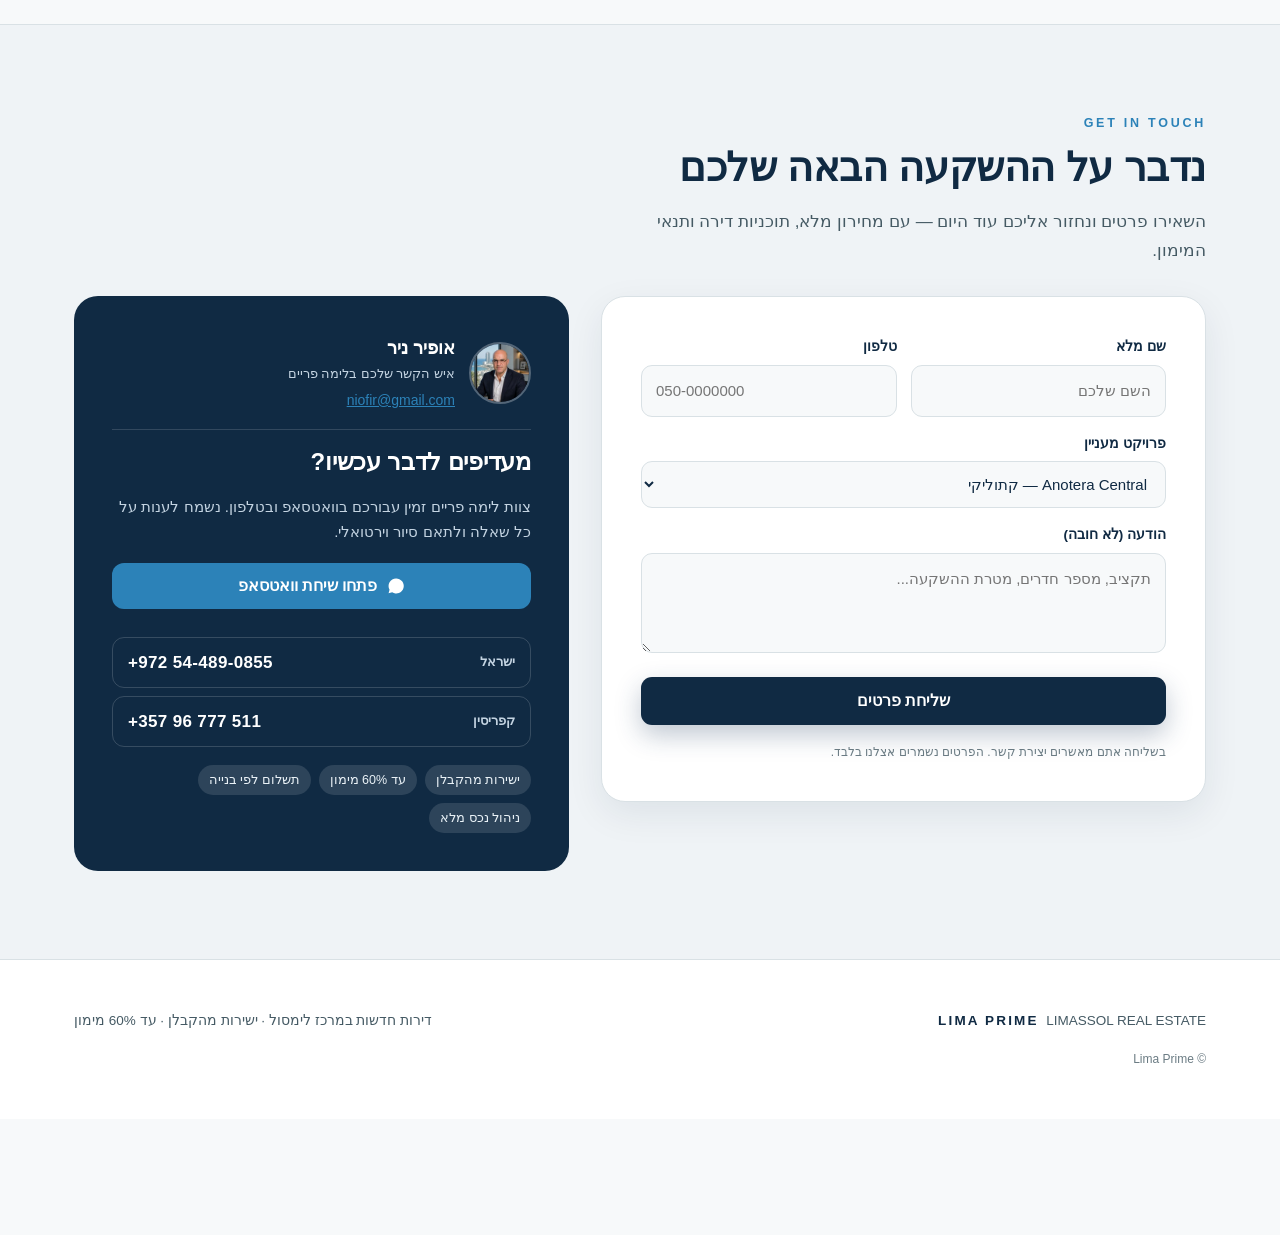
==== commit 79635d0b: "Redesign floating lead bar: premium centered card (900px, warm-white, beige fields, navy button) + m" ====
--- a/projects/alveo/index.html
+++ b/projects/alveo/index.html
@@ -20,7 +20,7 @@
 <meta name="twitter:title" content="Alveo · אלבאו — העיר העתיקה | לימה פריים">
 <meta name="twitter:description" content="בשולי העיר העתיקה, במפגש שני פארקים ליניאריים — אחת השכונות היצירתיות והמתחדשות של לימסול, עם אנרגיה עירונית, גלריות ובתי קפה. 2 דקות מהמרינה ו־11 דקות הליכה…">
 <meta name="twitter:image" content="https://limaprime.com/assets/card-alveo.jpg">
-<link rel="stylesheet" href="/assets/style.css?v=1790490974">
+<link rel="stylesheet" href="/assets/style.css?v=1790491327">
 <script type="application/ld+json">{"@context": "https://schema.org", "@type": "Residence", "name": "Alveo · אלבאו", "description": "בשולי העיר העתיקה, במפגש שני פארקים ליניאריים — אחת השכונות היצירתיות והמתחדשות של לימסול, עם אנרגיה עירונית, גלריות ובתי קפה. 2 דקות מהמרינה ו־11 דקות הליכה…", "url": "https://limaprime.com/projects/alveo/", "image": "https://limaprime.com/assets/card-alveo.webp", "address": {"@type": "PostalAddress", "addressLocality": "Limassol", "addressCountry": "CY"}, "offers": {"@type": "Offer", "priceCurrency": "EUR", "price": "280000", "availability": "https://schema.org/InStock", "url": "https://limaprime.com/projects/alveo/"}}</script>
 </head>
 <body data-project="alveo">
@@ -114,6 +114,6 @@
  </div>
 </div>
 <div class="toast" id="toast">קיבלנו! נחזור אליכם בהקדם 🌊</div>
-<script src="/assets/app.js?v=1790490974" defer></script>
+<script src="/assets/app.js?v=1790491327" defer></script>
 </body>
 </html>
--- a/assets/style.css
+++ b/assets/style.css
@@ -245,28 +245,33 @@
  .map-legend li a:hover{transform:none}
 }
 
-/* ===== floating bottom lead bar ===== */
-.lead-bar{position:fixed;inset-inline:0;inset-block-end:0;z-index:90;background:linear-gradient(180deg,#EEF5FB,#DCE9F5);border-block-start:1px solid var(--line);box-shadow:0 -10px 30px rgb(20 41 60/.10);padding:12px 16px calc(12px + env(safe-area-inset-bottom));transform:translateY(130%);transition:transform .45s var(--ease-out);will-change:transform}
+/* ===== floating lead bar (premium card) ===== */
+.lead-bar{position:fixed;inset-block-end:24px;inset-inline:0;z-index:90;margin-inline:auto;width:calc(100% - 32px);max-width:900px;background:rgba(255,252,247,.97);-webkit-backdrop-filter:blur(10px);backdrop-filter:blur(10px);border:1px solid #E8DED0;border-radius:24px;box-shadow:0 18px 50px rgb(16 42 67/.16),0 4px 14px rgb(16 42 67/.06);padding:16px;transform:translateY(180%);transition:transform .5s var(--ease-out);will-change:transform}
 .lead-bar.in{transform:translateY(0)}
-.lead-bar form{max-width:var(--maxw);margin:0 auto;padding:0;display:flex;align-items:center;gap:10px}
-.lead-bar .lb-title{font-weight:800;color:var(--brand);font-size:15px;white-space:nowrap;flex:0 0 auto}
-.lead-bar input{padding:13px 15px;border:1px solid #9FC3E8;border-radius:11px;font:inherit;font-size:15px;background:#fff;color:var(--ink);text-align:right;-webkit-appearance:none;min-width:0;transition:border-color .18s ease,box-shadow .18s ease}
-.lead-bar input::placeholder{color:#7C96B0}
-.lead-bar input:focus{outline:none;border-color:var(--teal);box-shadow:0 0 0 3px rgb(79 166 216/.18)}
-.lead-bar .lb-name{flex:1.6 1 0}
+.lead-bar form{display:flex;align-items:center;gap:12px}
+.lead-bar .lb-title{font-weight:800;color:#0D2D49;font-size:15.5px;white-space:nowrap;padding-inline-end:6px;flex:0 0 auto}
+.lead-bar input{height:52px;padding:0 16px;border:1px solid transparent;border-radius:14px;font:inherit;font-size:15px;background:#F7F2EA;color:#0D2D49;text-align:right;-webkit-appearance:none;min-width:0;transition:border-color .18s ease,background .18s ease}
+.lead-bar input::placeholder{color:#6F7780}
+.lead-bar input:focus{outline:none;border-color:#2c82b8;background:#fff}
+.lead-bar .lb-name{flex:1.5 1 0}
 .lead-bar .lb-phone{flex:1 1 0}
-.lead-bar .lb-submit{flex:0 0 auto;background:var(--brand);color:#fff;border:0;padding:13px 28px;border-radius:11px;font-weight:800;font-size:15px;cursor:pointer;white-space:nowrap;box-shadow:0 8px 20px rgb(30 58 95/.22);transition:transform .16s var(--ease-out),box-shadow .2s ease,background .2s ease}
+.lead-bar .lb-submit{flex:0 0 auto;width:150px;height:52px;background:#0D2D49;color:#fff;border:0;border-radius:14px;font-weight:800;font-size:15px;cursor:pointer;transition:transform .16s var(--ease-out),box-shadow .2s ease}
 .lead-bar .lb-submit:active{transform:scale(.97)}
-.lead-bar .lb-submit:disabled{opacity:.6;cursor:default;box-shadow:none}
-@media(hover:hover) and (pointer:fine){.lead-bar .lb-submit:hover{transform:translateY(-1px);box-shadow:0 12px 26px rgb(30 58 95/.30)}}
-body.has-lead-bar{padding-block-end:84px}
-@media(max-width:600px){
- .lead-bar{padding:10px 14px calc(10px + env(safe-area-inset-bottom))}
- .lead-bar .lb-title{display:none}
- .lead-bar form{flex-wrap:wrap;gap:8px}
- .lead-bar .lb-name,.lead-bar .lb-phone,.lead-bar .lb-submit{flex:1 0 100%;max-width:100%}
- .lead-bar .lb-submit{padding:14px}
- body.has-lead-bar{padding-block-end:188px}
+.lead-bar .lb-submit:disabled{opacity:.6;cursor:default}
+@media(hover:hover) and (pointer:fine){.lead-bar .lb-submit:hover{transform:translateY(-1px);box-shadow:0 10px 24px rgb(13 45 73/.28)}}
+.lb-trigger{display:none}
+.lead-backdrop{position:fixed;inset:0;z-index:88;background:rgb(13 45 73/.42);opacity:0;visibility:hidden;transition:opacity .3s ease}
+body.has-lead-bar{padding-block-end:116px}
+@media(max-width:640px){
+ .lead-bar{inset-block-end:0;margin:0;width:100%;max-width:none;border-radius:24px 24px 0 0;border-inline:0;border-block-end:0;padding:14px 16px calc(16px + env(safe-area-inset-bottom));box-shadow:0 -14px 44px rgb(16 42 67/.18)}
+ .lead-bar .lb-trigger{display:block;width:100%;height:54px;background:#0D2D49;color:#fff;border:0;border-radius:14px;font-weight:800;font-size:16px;cursor:pointer}
+ .lead-bar form{display:none;flex-direction:column;gap:10px}
+ .lead-bar.open .lb-trigger{display:none}
+ .lead-bar.open form{display:flex}
+ .lead-bar .lb-title{display:block;text-align:right;font-size:17px;padding:2px 2px 6px}
+ .lead-bar input,.lead-bar .lb-submit{width:100%;flex:1 0 auto}
+ body.sheet-open .lead-backdrop{opacity:1;visibility:visible}
+ body.has-lead-bar{padding-block-end:88px}
 }
 @media(prefers-reduced-motion:reduce){
  .lead-bar{transition:opacity .3s ease;transform:none;opacity:0}
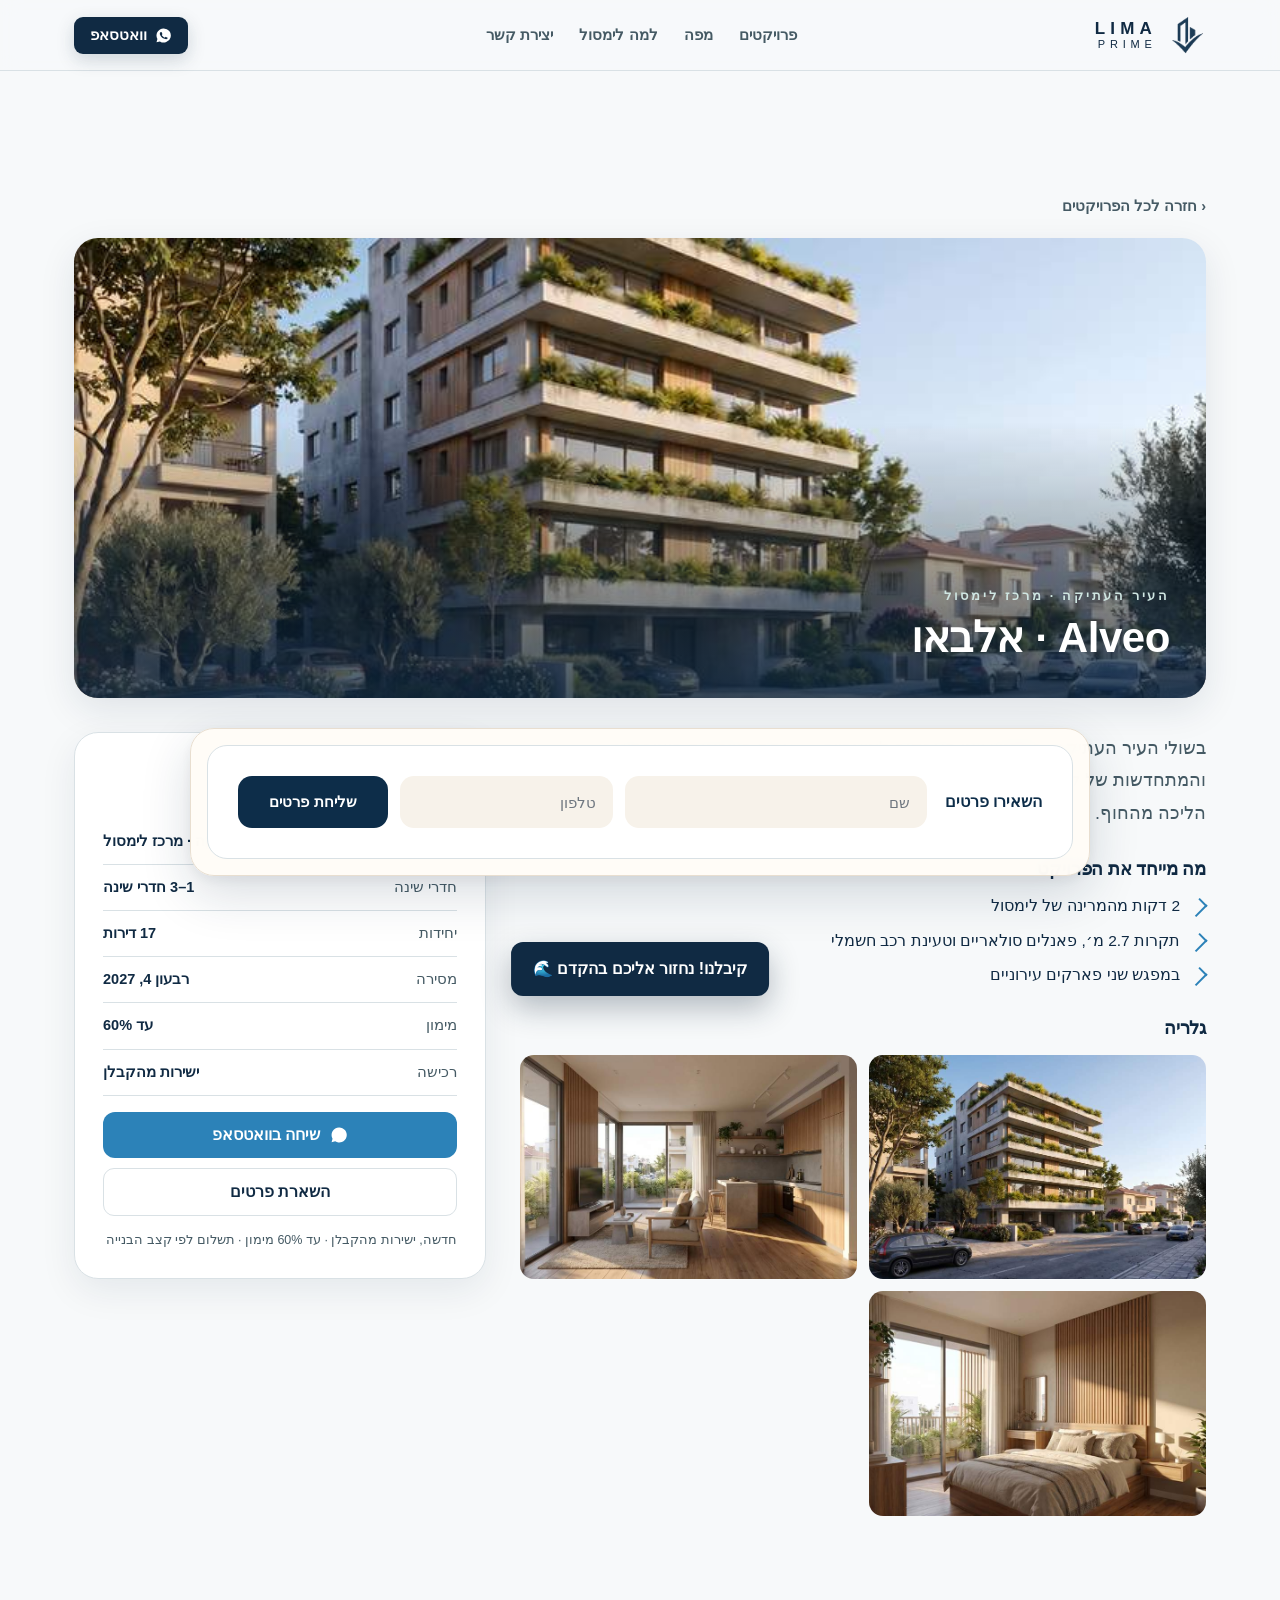
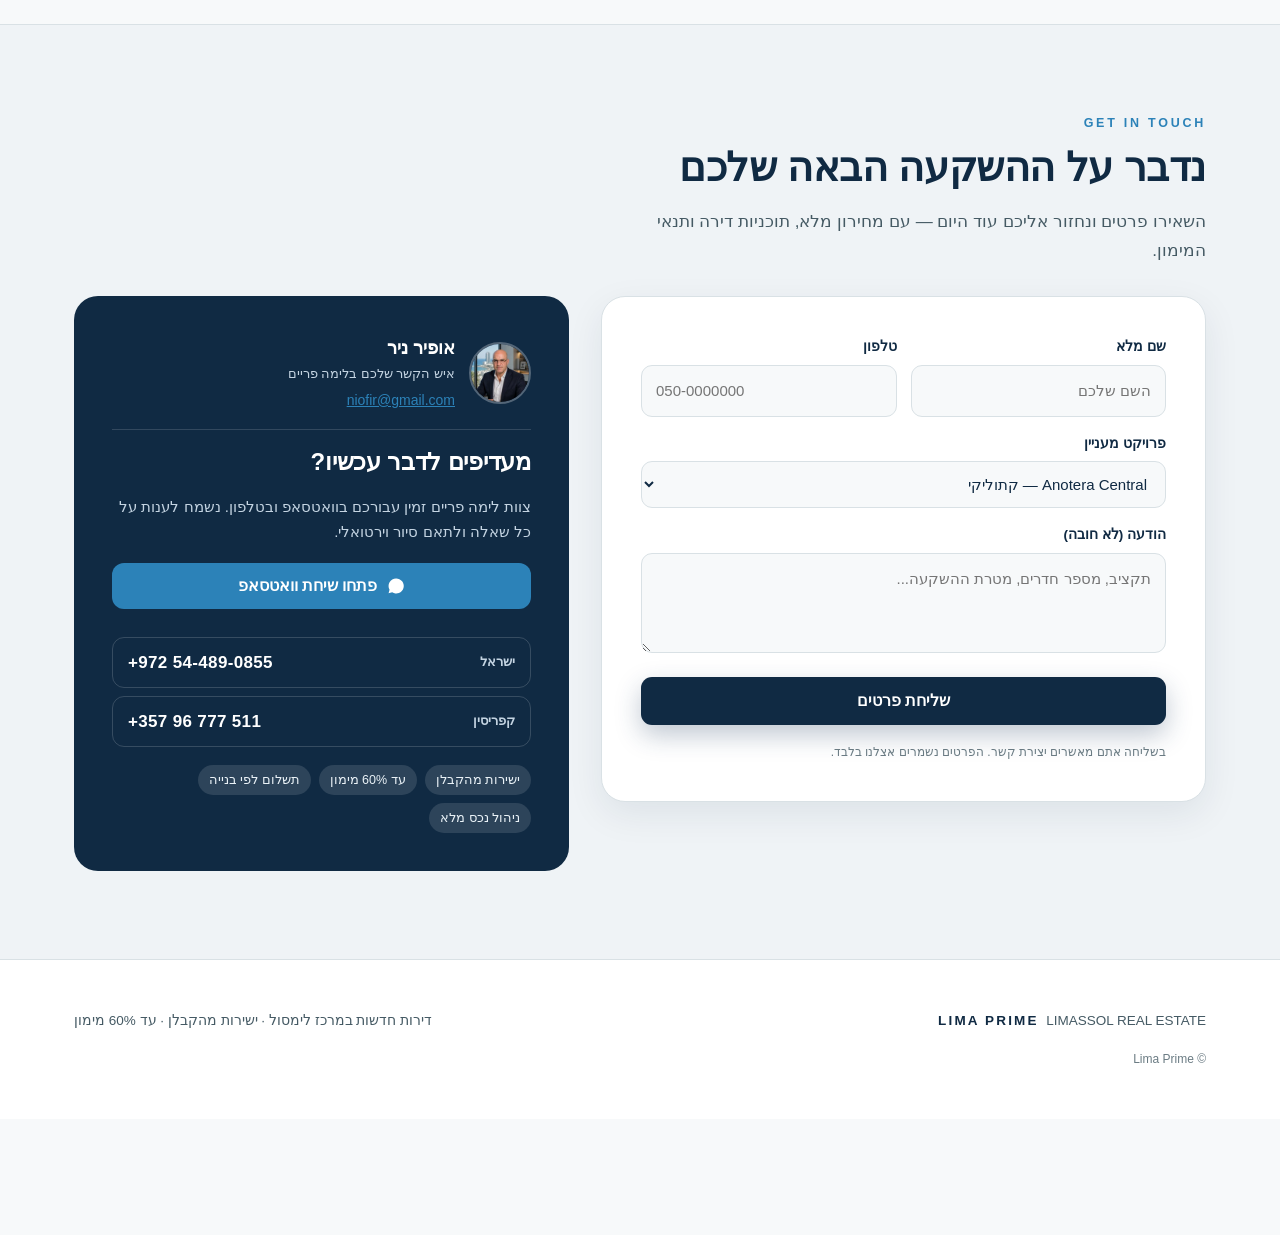
==== commit df449190: "Align project detail pages with Figma homepage design (radius 24, navy shadows, hero scrim) Co-Autho" ====
--- a/projects/alveo/index.html
+++ b/projects/alveo/index.html
@@ -20,7 +20,7 @@
 <meta name="twitter:title" content="Alveo · אלבאו — העיר העתיקה | לימה פריים">
 <meta name="twitter:description" content="בשולי העיר העתיקה, במפגש שני פארקים ליניאריים — אחת השכונות היצירתיות והמתחדשות של לימסול, עם אנרגיה עירונית, גלריות ובתי קפה. 2 דקות מהמרינה ו־11 דקות הליכה…">
 <meta name="twitter:image" content="https://limaprime.com/assets/card-alveo.jpg">
-<link rel="stylesheet" href="/assets/style.css?v=1790491327">
+<link rel="stylesheet" href="/assets/style.css?v=1790498143">
 <script type="application/ld+json">{"@context": "https://schema.org", "@type": "Residence", "name": "Alveo · אלבאו", "description": "בשולי העיר העתיקה, במפגש שני פארקים ליניאריים — אחת השכונות היצירתיות והמתחדשות של לימסול, עם אנרגיה עירונית, גלריות ובתי קפה. 2 דקות מהמרינה ו־11 דקות הליכה…", "url": "https://limaprime.com/projects/alveo/", "image": "https://limaprime.com/assets/card-alveo.webp", "address": {"@type": "PostalAddress", "addressLocality": "Limassol", "addressCountry": "CY"}, "offers": {"@type": "Offer", "priceCurrency": "EUR", "price": "280000", "availability": "https://schema.org/InStock", "url": "https://limaprime.com/projects/alveo/"}}</script>
 </head>
 <body data-project="alveo">
@@ -114,6 +114,6 @@
  </div>
 </div>
 <div class="toast" id="toast">קיבלנו! נחזור אליכם בהקדם 🌊</div>
-<script src="/assets/app.js?v=1790491327" defer></script>
+<script src="/assets/app.js?v=1790498143" defer></script>
 </body>
 </html>
--- a/assets/style.css
+++ b/assets/style.css
@@ -138,9 +138,9 @@
 .detail-wrap{padding-top:34px;padding-bottom:20px}
 .back{display:inline-flex;align-items:center;gap:6px;color:var(--muted);font-weight:700;font-size:14.5px;margin-bottom:20px}
 .back:hover{color:var(--teal)}
-.detail-hero{position:relative;border-radius:22px;overflow:hidden;aspect-ratio:16/6.5}
+.detail-hero{position:relative;border-radius:24px;overflow:hidden;aspect-ratio:16/6.5;box-shadow:0 12px 36px rgb(16 42 67/.10)}
 .detail-hero img{width:100%;height:100%;object-fit:cover}
-.detail-hero .ov{position:absolute;inset:0;background:linear-gradient(180deg,transparent 42%,rgb(10 20 30/.74));display:flex;align-items:flex-end;padding:32px}
+.detail-hero .ov{position:absolute;inset:0;background:linear-gradient(180deg,transparent 40%,rgb(16 42 67/.78));display:flex;align-items:flex-end;padding:36px}
 .detail-hero .ov .eyebrow{color:#cfe6e2}
 .detail-hero .ov h2{color:#fff;font-size:clamp(26px,3.4vw,42px);margin-top:8px}
 .detail-body{display:grid;grid-template-columns:1.5fr .9fr;gap:34px;margin-top:34px}
@@ -150,9 +150,9 @@
 .feat li{position:relative;padding-inline-start:26px;color:var(--ink);font-size:15.5px}
 .feat li::before{content:"";position:absolute;inset-inline-start:0;top:8px;width:14px;height:9px;border-inline-start:2px solid var(--teal);border-bottom:2px solid var(--teal);transform:rotate(-45deg)}
 .gallery{display:grid;grid-template-columns:repeat(2,1fr);gap:12px;margin-top:16px}
-.gallery img{width:100%;aspect-ratio:3/2;object-fit:cover;border-radius:12px}
-.detail-side{align-self:start;position:sticky;top:90px;background:var(--surface);border:1px solid var(--line);border-radius:18px;padding:24px}
-.price-tag{font-size:24px;font-weight:800;color:var(--brand-ink)}
+.gallery img{width:100%;aspect-ratio:3/2;object-fit:cover;border-radius:14px}
+.detail-side{align-self:start;position:sticky;top:90px;background:var(--lp-bg-surface);border:1px solid var(--lp-border);border-radius:24px;padding:28px;box-shadow:0 12px 36px rgb(16 42 67/.08)}
+.price-tag{font-size:26px;font-weight:800;color:var(--brand-ink);letter-spacing:-.01em}
 .spec-rows{margin:16px 0}
 .spec-rows .row{display:flex;justify-content:space-between;padding:11px 0;border-bottom:1px solid var(--line);font-size:14.5px}
 .spec-rows .row span{color:var(--muted)} .spec-rows .row b{color:var(--ink)}
@@ -270,6 +270,7 @@
  .lead-bar.open form{display:flex}
  .lead-bar .lb-title{display:block;text-align:right;font-size:17px;padding:2px 2px 6px}
  .lead-bar input,.lead-bar .lb-submit{width:100%;flex:1 0 auto}
+ .lead-bar input{height:auto;padding:20px 16px}
  body.sheet-open .lead-backdrop{opacity:1;visibility:visible}
  body.has-lead-bar{padding-block-end:88px}
 }
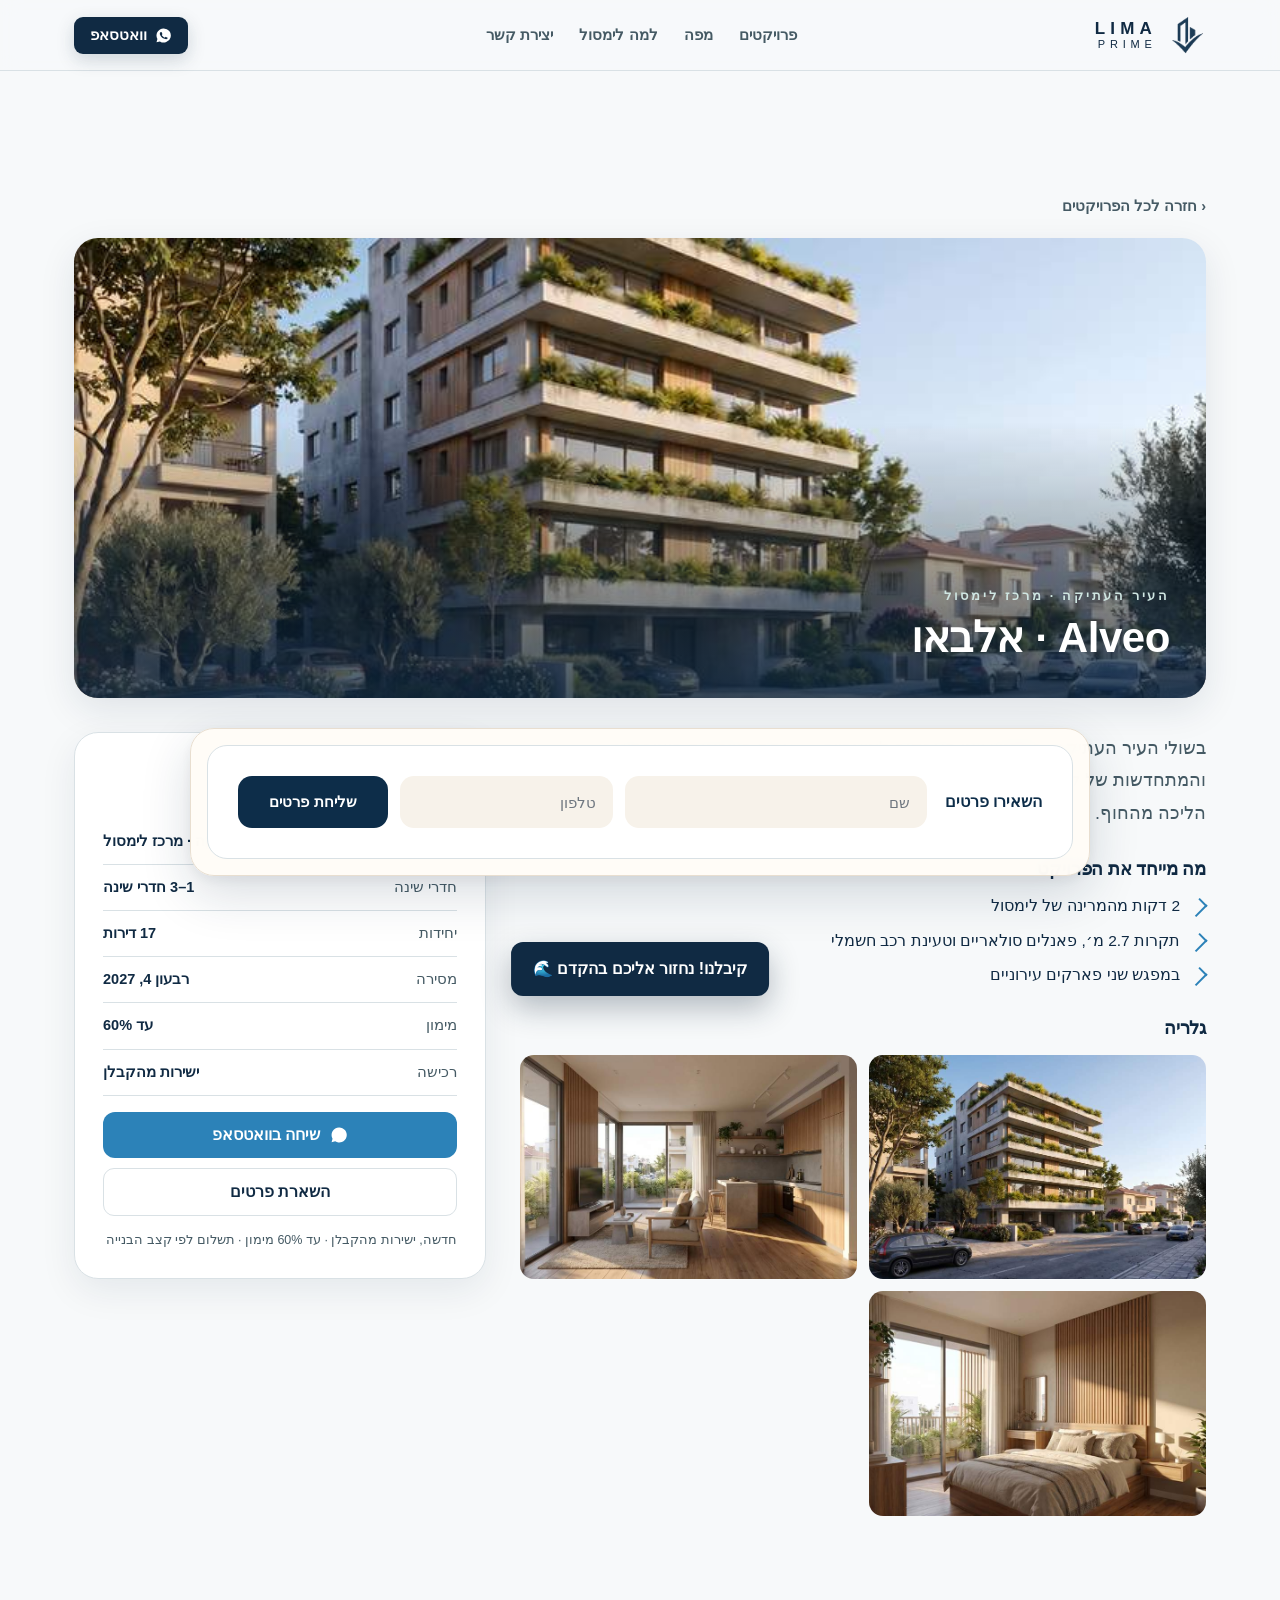
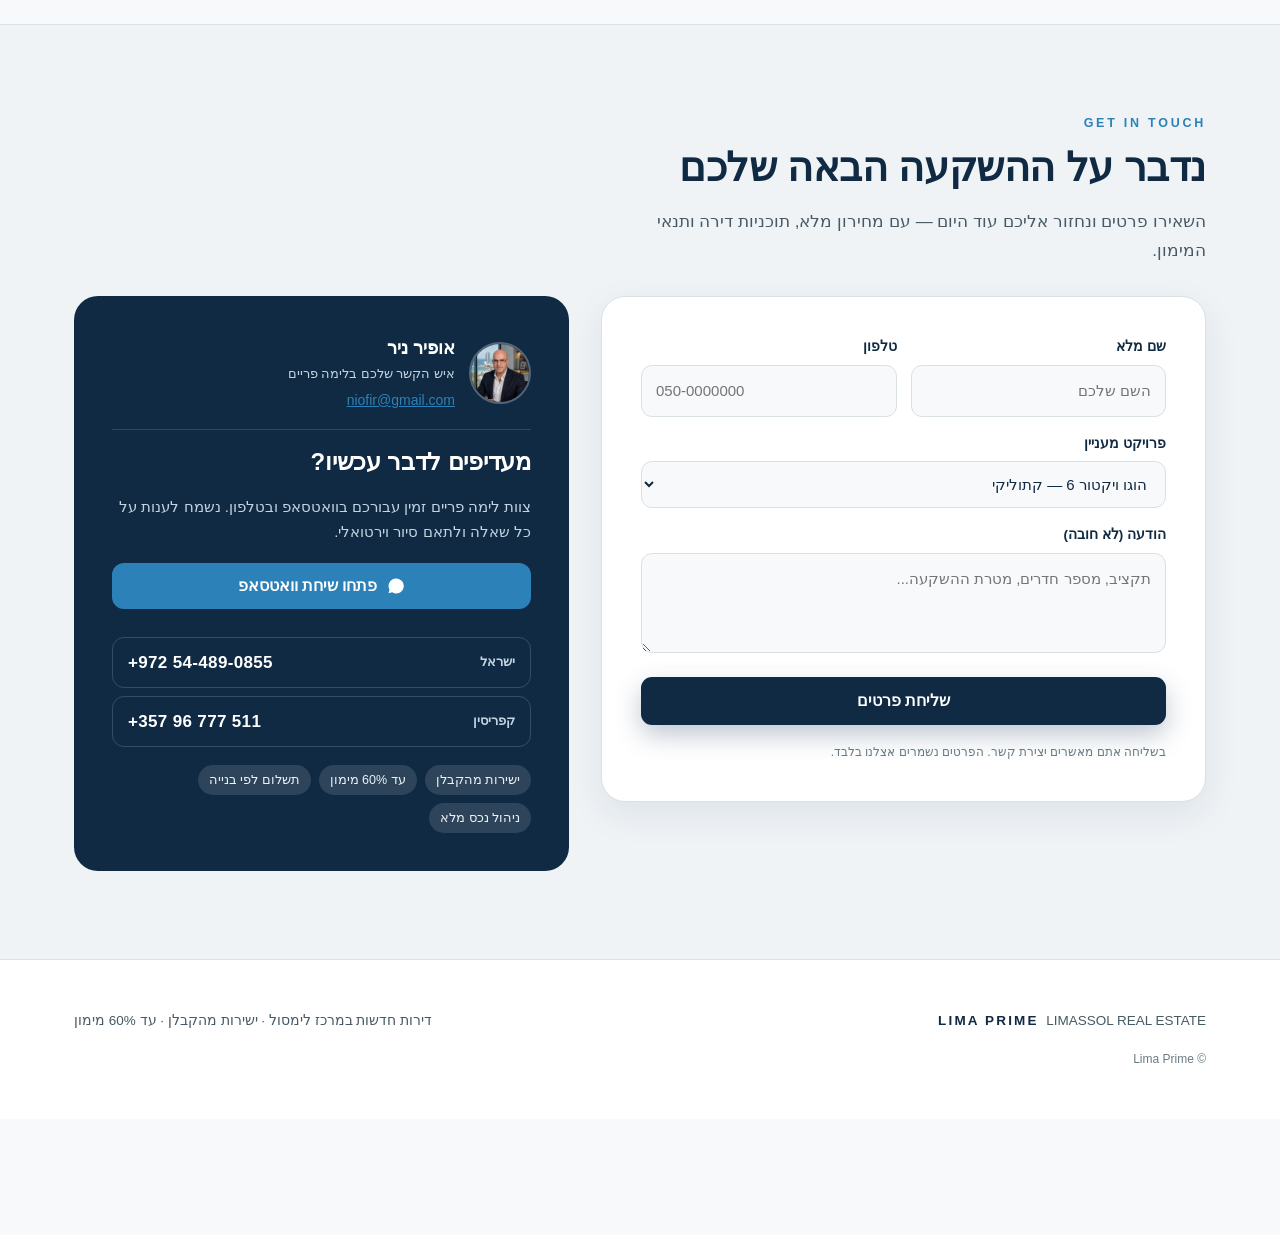
==== commit bc828905: "Rename Anotera Central project to Hugo Victor 6 (display name only, keep /anotera/ path) Co-Authored" ====
--- a/projects/alveo/index.html
+++ b/projects/alveo/index.html
@@ -20,7 +20,7 @@
 <meta name="twitter:title" content="Alveo · אלבאו — העיר העתיקה | לימה פריים">
 <meta name="twitter:description" content="בשולי העיר העתיקה, במפגש שני פארקים ליניאריים — אחת השכונות היצירתיות והמתחדשות של לימסול, עם אנרגיה עירונית, גלריות ובתי קפה. 2 דקות מהמרינה ו־11 דקות הליכה…">
 <meta name="twitter:image" content="https://limaprime.com/assets/card-alveo.jpg">
-<link rel="stylesheet" href="/assets/style.css?v=1790498143">
+<link rel="stylesheet" href="/assets/style.css?v=1790502278">
 <script type="application/ld+json">{"@context": "https://schema.org", "@type": "Residence", "name": "Alveo · אלבאו", "description": "בשולי העיר העתיקה, במפגש שני פארקים ליניאריים — אחת השכונות היצירתיות והמתחדשות של לימסול, עם אנרגיה עירונית, גלריות ובתי קפה. 2 דקות מהמרינה ו־11 דקות הליכה…", "url": "https://limaprime.com/projects/alveo/", "image": "https://limaprime.com/assets/card-alveo.webp", "address": {"@type": "PostalAddress", "addressLocality": "Limassol", "addressCountry": "CY"}, "offers": {"@type": "Offer", "priceCurrency": "EUR", "price": "280000", "availability": "https://schema.org/InStock", "url": "https://limaprime.com/projects/alveo/"}}</script>
 </head>
 <body data-project="alveo">
@@ -70,7 +70,7 @@
      <div class="field"><label>שם מלא</label><input id="lead-name" name="name" required autocomplete="name" placeholder="השם שלכם"></div>
      <div class="field"><label>טלפון</label><input id="lead-phone" name="tel" required type="tel" inputmode="tel" autocomplete="tel" placeholder="050-0000000"></div>
     </div>
-    <div class="field"><label>פרויקט מעניין</label><select id="lead-proj"><option>Anotera Central — קתוליקי</option><option>Alveo — העיר העתיקה</option><option>Caeli — אגיוס אתנסיוס</option><option>Orien — אגיוס אתנסיוס</option><option>Vireo — אקאלי</option><option>Elio — מרכז העיר</option><option>Evora — ג&#x27;רמסויה</option><option>Seya — פנתאה</option><option>Delta — מרכז העיר</option><option>עדיין לא בטוח/ה — רוצה ייעוץ</option></select></div>
+    <div class="field"><label>פרויקט מעניין</label><select id="lead-proj"><option>הוגו ויקטור 6 — קתוליקי</option><option>Alveo — העיר העתיקה</option><option>Caeli — אגיוס אתנסיוס</option><option>Orien — אגיוס אתנסיוס</option><option>Vireo — אקאלי</option><option>Elio — מרכז העיר</option><option>Evora — ג&#x27;רמסויה</option><option>Seya — פנתאה</option><option>Delta — מרכז העיר</option><option>עדיין לא בטוח/ה — רוצה ייעוץ</option></select></div>
     <div class="field"><label>הודעה (לא חובה)</label><textarea id="lead-msg" rows="3" placeholder="תקציב, מספר חדרים, מטרת ההשקעה..."></textarea></div>
     <button class="btn btn-primary" style="width:100%;justify-content:center" type="submit">שליחת פרטים</button>
     <p class="pixnote">בשליחה אתם מאשרים יצירת קשר. הפרטים נשמרים אצלנו בלבד.</p>
@@ -114,6 +114,6 @@
  </div>
 </div>
 <div class="toast" id="toast">קיבלנו! נחזור אליכם בהקדם 🌊</div>
-<script src="/assets/app.js?v=1790498143" defer></script>
+<script src="/assets/app.js?v=1790502278" defer></script>
 </body>
 </html>
